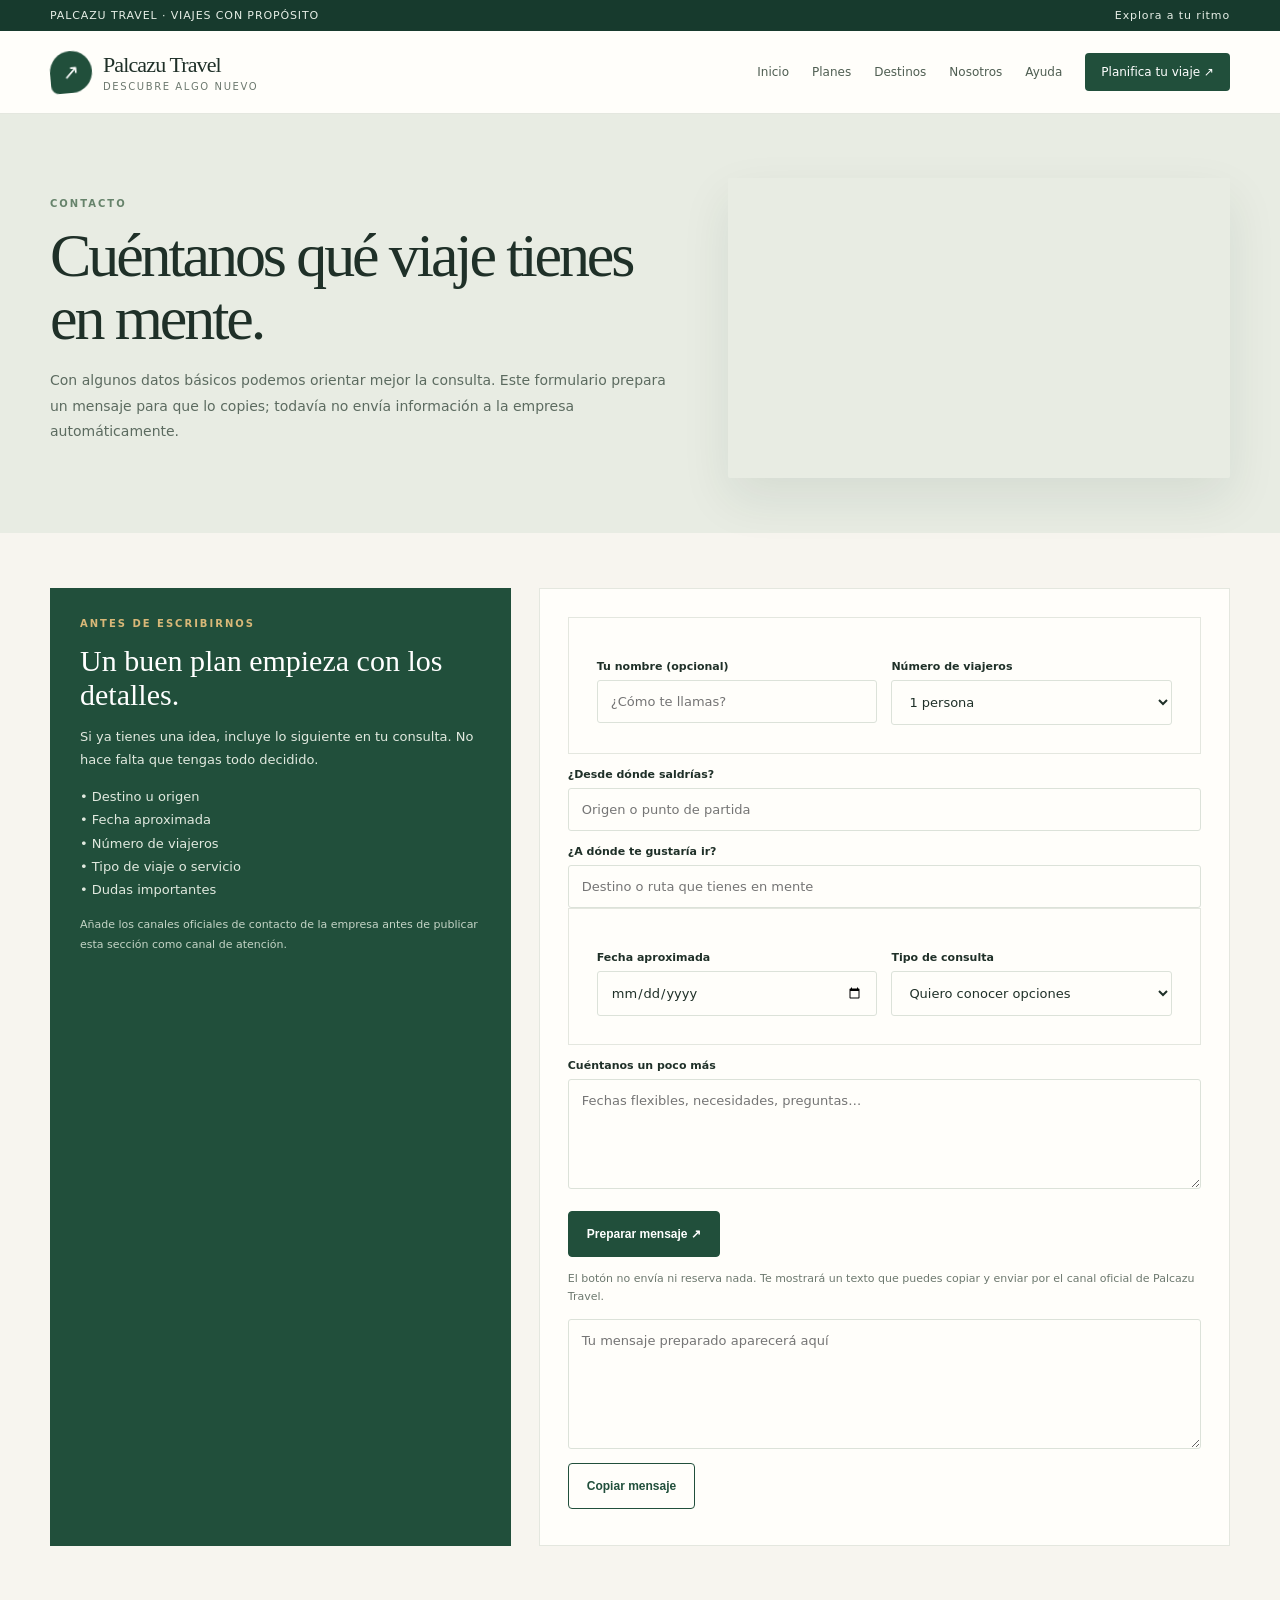
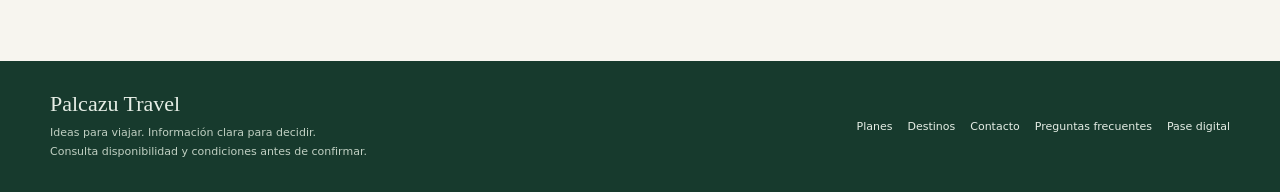
==== contacto.html @ 33143a53 "Add files via upload" ====
<!doctype html><html lang="es"><head><meta charset="utf-8"><meta name="viewport" content="width=device-width,initial-scale=1"><meta name="theme-color" content="#214f3b"><meta name="description" content="Conoce Palcazu Travel, explora ideas de viaje y consulta planes, destinos y tarifas."><title>Contacto y consultas | Palcazu Travel</title><style>
:root{--forest:#214f3b;--forest2:#173a2d;--leaf:#66836b;--cream:#f7f5ef;--paper:#fffefa;--ink:#1f3028;--muted:#6d796f;--line:#e4e7df;--gold:#d9b878;--shadow:0 20px 50px rgba(26,55,39,.09)}
*{box-sizing:border-box}html{scroll-behavior:smooth}body{margin:0;background:var(--cream);color:var(--ink);font-family:Inter,ui-sans-serif,system-ui,-apple-system,"Segoe UI",sans-serif}a{color:inherit} .shell{width:min(1180px,calc(100% - 40px));margin:auto}
.topline{background:var(--forest2);color:#e6eee6;font-size:11px;letter-spacing:.08em;padding:9px 0}.topline .shell{display:flex;justify-content:space-between;gap:12px}
header{background:rgba(255,254,250,.96);border-bottom:1px solid var(--line);position:sticky;top:0;z-index:10;backdrop-filter:blur(12px)}.head{min-height:82px;display:flex;align-items:center;justify-content:space-between;gap:24px}.brand{display:flex;align-items:center;gap:11px;text-decoration:none}.brandmark{width:42px;height:42px;border-radius:50% 50% 50% 8px;background:var(--forest);color:white;display:grid;place-items:center;font-size:20px;transform:rotate(-5deg)}.brandtext{font-family:Georgia,serif;font-size:22px;letter-spacing:-.04em}.brandtext small{display:block;font:10px Inter,system-ui,sans-serif;color:var(--muted);letter-spacing:.16em;text-transform:uppercase;margin-top:3px}.nav{display:flex;align-items:center;gap:23px}.nav a{font-size:12px;text-decoration:none;color:#4f5e52;transition:.2s}.nav a:hover,.nav a.active{color:var(--forest);font-weight:800}.nav .cta{background:var(--forest);color:white;padding:12px 16px;border-radius:4px}.nav .cta:hover{background:var(--forest2);color:white}
.hero{position:relative;min-height:480px;display:flex;align-items:center;color:white;background:linear-gradient(90deg,rgba(17,42,31,.82),rgba(17,42,31,.38) 58%,rgba(17,42,31,.08)),url('https://images.unsplash.com/photo-1470770841072-f978cf4d019e?auto=format&fit=crop&w=2000&q=85') center 55%/cover no-repeat}.hero .shell{padding:75px 0}.eyebrow{font-size:10px;font-weight:800;letter-spacing:.2em;text-transform:uppercase;color:var(--leaf);margin-bottom:15px}.hero .eyebrow{color:#e2c88f}.hero h1{font:clamp(42px,6vw,76px)/.99 Georgia,serif;letter-spacing:-.055em;max-width:720px;margin:0 0 22px}.hero p{max-width:510px;font-size:15px;line-height:1.8;color:#edf1ec;margin:0 0 28px}.actions{display:flex;gap:11px;flex-wrap:wrap}.btn{display:inline-flex;align-items:center;justify-content:center;min-height:46px;padding:0 18px;background:var(--forest);color:#fff;text-decoration:none;border:1px solid var(--forest);font-size:12px;font-weight:800;border-radius:4px;cursor:pointer;transition:.2s}.btn:hover{transform:translateY(-2px);background:var(--forest2)}.btn.light{background:#fffefa;color:var(--forest);border-color:#fffefa}.btn.ghost{background:transparent;border-color:rgba(255,255,255,.65);color:white}
.intro{padding:76px 0 30px}.intro-grid{display:grid;grid-template-columns:.85fr 1.15fr;gap:55px;align-items:start}.intro h2,.section-title{font:clamp(32px,4vw,49px)/1.08 Georgia,serif;letter-spacing:-.04em;margin:0}.intro p,.lead{font-size:14px;line-height:1.85;color:var(--muted);margin:4px 0 0}.section{padding:55px 0}.section-head{display:flex;justify-content:space-between;align-items:end;gap:24px;margin-bottom:25px}.section-head p{max-width:470px;font-size:13px;line-height:1.7;color:var(--muted);margin:0}.cards{display:grid;grid-template-columns:repeat(3,1fr);gap:17px}.card{background:var(--paper);border:1px solid var(--line);box-shadow:0 8px 24px rgba(26,55,39,.025);overflow:hidden}.card-img{height:205px;background-position:center;background-size:cover}.card-body{padding:22px}.card .num{font-size:10px;letter-spacing:.16em;color:var(--leaf);font-weight:800}.card h3{font:26px/1.1 Georgia,serif;letter-spacing:-.03em;margin:11px 0}.card p{font-size:12px;line-height:1.8;color:var(--muted);margin:0 0 18px}.text-link{font-size:12px;font-weight:800;color:var(--forest);text-decoration:none;border-bottom:1px solid #b8c8b9;padding-bottom:4px}.band{background:#e8ece3;padding:38px}.band-grid{display:grid;grid-template-columns:1fr auto;gap:25px;align-items:center}.band h2{font:32px Georgia,serif;margin:0 0 9px}.band p{font-size:13px;line-height:1.7;color:#59685c;max-width:650px;margin:0}.page-hero{padding:64px 0 55px;background:#e8ece3}.page-hero .shell{display:grid;grid-template-columns:1fr .8fr;gap:50px;align-items:center}.page-hero h1{font:clamp(38px,5vw,62px)/1.02 Georgia,serif;letter-spacing:-.05em;margin:0 0 18px}.page-hero p{font-size:14px;line-height:1.8;color:#5c6b60;max-width:620px}.page-photo{height:300px;background:center/cover;border-radius:2px;box-shadow:var(--shadow)}.price{font:24px Georgia,serif;color:var(--forest);margin:15px 0 6px}.tag{display:inline-block;font-size:9px;letter-spacing:.14em;text-transform:uppercase;color:var(--forest);background:#edf1e9;padding:7px 9px;font-weight:800}.feature-list{display:grid;grid-template-columns:repeat(3,1fr);gap:1px;background:var(--line);border:1px solid var(--line)}.feature{background:var(--paper);padding:25px}.feature strong{font:21px Georgia,serif;display:block;margin-bottom:9px}.feature p{font-size:12px;color:var(--muted);line-height:1.75;margin:0}.faq{border-top:1px solid var(--line);padding:21px 0}.faq h3{font:22px Georgia,serif;margin:0 0 8px}.faq p{font-size:13px;line-height:1.8;color:var(--muted);margin:0}.contact-grid{display:grid;grid-template-columns:.8fr 1.2fr;gap:28px}.contact-note{background:var(--forest);color:white;padding:30px}.contact-note h2{font:30px Georgia,serif;margin:0 0 12px}.contact-note p{font-size:13px;line-height:1.8;color:#e1e9df}.form{background:var(--paper);border:1px solid var(--line);padding:28px}.form label{display:block;font-size:11px;font-weight:800;margin:14px 0 7px}.form input,.form select,.form textarea{width:100%;padding:13px;border:1px solid #dce2d9;background:#fffefa;font:13px Inter,system-ui;color:var(--ink);border-radius:3px}.form textarea{min-height:110px;resize:vertical}.form .two{display:grid;grid-template-columns:1fr 1fr;gap:14px}.form-note{font-size:11px;line-height:1.6;color:var(--muted);margin:13px 0 0}.footer{background:var(--forest2);color:#e6eee6;padding:30px 0;margin-top:60px}.footer-grid{display:flex;justify-content:space-between;gap:22px;align-items:center}.footer strong{font:22px Georgia,serif}.footer p{font-size:11px;line-height:1.7;color:#c1d0c3;margin:7px 0 0}.footer-links{display:flex;gap:15px;flex-wrap:wrap}.footer-links a{font-size:11px;text-decoration:none;color:#e6eee6}.tiny{font-size:10px;color:var(--muted);line-height:1.7}
@media(max-width:850px){.head{align-items:flex-start;padding:17px 0;flex-direction:column}.nav{gap:14px;flex-wrap:wrap}.nav a{font-size:11px}.hero{min-height:430px}.intro-grid,.page-hero .shell,.contact-grid{grid-template-columns:1fr;gap:24px}.page-photo{height:230px}.cards{grid-template-columns:repeat(2,1fr)}.feature-list{grid-template-columns:1fr}.band-grid{grid-template-columns:1fr}.section-head{align-items:flex-start;flex-direction:column}.footer-grid{align-items:flex-start;flex-direction:column}}
@media(max-width:560px){.shell{width:min(100% - 28px,1180px)}.topline .shell{font-size:9px}.brandtext{font-size:20px}.nav{gap:8px 12px}.nav .cta{padding:9px 11px}.hero .shell{padding:55px 0}.hero h1{font-size:45px}.hero p{font-size:13px}.intro,.section{padding:42px 0 20px}.cards{grid-template-columns:1fr}.card-img{height:220px}.page-hero{padding:42px 0}.page-hero h1{font-size:42px}.band{padding:25px 20px}.form{padding:20px}.form .two{grid-template-columns:1fr}.footer{margin-top:40px}}
</style></head><body><div class="topline"><div class="shell"><span>PALCAZU TRAVEL · VIAJES CON PROPÓSITO</span><span>Explora a tu ritmo</span></div></div><header><div class="shell head"><a class="brand" href="index.html"><span class="brandmark">↗</span><span class="brandtext">Palcazu Travel<small>Descubre algo nuevo</small></span></a><nav class="nav"><a href="index.html">Inicio</a><a href="planes.html">Planes</a><a href="destinos.html">Destinos</a><a href="nosotros.html">Nosotros</a><a href="preguntas.html">Ayuda</a><a class="cta" href="contacto.html">Planifica tu viaje ↗</a></nav></div></header><main><section class="page-hero"><div class="shell"><div><div class="eyebrow">Contacto</div><h1>Cuéntanos qué viaje tienes en mente.</h1><p>Con algunos datos básicos podemos orientar mejor la consulta. Este formulario prepara un mensaje para que lo copies; todavía no envía información a la empresa automáticamente.</p></div><div class="page-photo" style="background-image:url('https://images.unsplash.com/photo-1523906834658-6e24ef2386f9?auto=format&fit=crop&w=1200&q=85')"></div></div></section><section class="section"><div class="shell contact-grid"><aside class="contact-note"><div class="eyebrow" style="color:#d9b878">Antes de escribirnos</div><h2>Un buen plan empieza con los detalles.</h2><p>Si ya tienes una idea, incluye lo siguiente en tu consulta. No hace falta que tengas todo decidido.</p><p>• Destino u origen<br>• Fecha aproximada<br>• Número de viajeros<br>• Tipo de viaje o servicio<br>• Dudas importantes</p><p style="font-size:11px;color:#c4d4c6">Añade los canales oficiales de contacto de la empresa antes de publicar esta sección como canal de atención.</p></aside><form class="form" id="inquiryForm"><div class="form two"><div><label for="name">Tu nombre (opcional)</label><input id="name" placeholder="¿Cómo te llamas?"></div><div><label for="people">Número de viajeros</label><select id="people"><option>1 persona</option><option>2 personas</option><option>3–5 personas</option><option>6 o más personas</option></select></div></div><label for="origin">¿Desde dónde saldrías?</label><input id="origin" placeholder="Origen o punto de partida"><label for="destination">¿A dónde te gustaría ir?</label><input id="destination" placeholder="Destino o ruta que tienes en mente"><div class="form two"><div><label for="date">Fecha aproximada</label><input id="date" type="date"></div><div><label for="type">Tipo de consulta</label><select id="type"><option>Quiero conocer opciones</option><option>Viaje en grupo</option><option>Consulta de ruta</option><option>Otra consulta</option></select></div></div><label for="details">Cuéntanos un poco más</label><textarea id="details" placeholder="Fechas flexibles, necesidades, preguntas…"></textarea><button class="btn" type="submit" style="margin-top:18px">Preparar mensaje ↗</button><p class="form-note">El botón no envía ni reserva nada. Te mostrará un texto que puedes copiar y enviar por el canal oficial de Palcazu Travel.</p><textarea id="messageOutput" aria-label="Mensaje preparado" placeholder="Tu mensaje preparado aparecerá aquí" readonly style="margin-top:14px;min-height:130px"></textarea><button class="btn" id="copyMessage" type="button" style="margin-top:10px;background:transparent;color:var(--forest)">Copiar mensaje</button><div id="formStatus" class="tiny" aria-live="polite" style="margin-top:8px"></div></form></div></section><script>const form=document.getElementById('inquiryForm');form.addEventListener('submit',e=>{e.preventDefault();const v=id=>document.getElementById(id).value.trim()||'Por definir';document.getElementById('messageOutput').value='Hola, Palcazu Travel. Quisiera consultar un viaje.\nNombre: '+v('name')+'\nOrigen: '+v('origin')+'\nDestino: '+v('destination')+'\nFecha: '+v('date')+'\nViajeros: '+v('people')+'\nConsulta: '+v('type')+'\nDetalles: '+v('details');document.getElementById('formStatus').textContent='Mensaje preparado. Cópialo y envíalo por un canal oficial.'});document.getElementById('copyMessage').addEventListener('click',async()=>{const out=document.getElementById('messageOutput');if(!out.value){document.getElementById('formStatus').textContent='Primero pulsa “Preparar mensaje”.';return}try{await navigator.clipboard.writeText(out.value);document.getElementById('formStatus').textContent='Mensaje copiado.'}catch(e){out.select();document.execCommand('copy');document.getElementById('formStatus').textContent='Selecciona y copia el mensaje.'}});</script></main><footer class="footer"><div class="shell footer-grid"><div><strong>Palcazu Travel</strong><p>Ideas para viajar. Información clara para decidir.<br>Consulta disponibilidad y condiciones antes de confirmar.</p></div><div class="footer-links"><a href="planes.html">Planes</a><a href="destinos.html">Destinos</a><a href="contacto.html">Contacto</a><a href="preguntas.html">Preguntas frecuentes</a><a href="index.html#crear">Pase digital</a></div></div></footer></body></html>
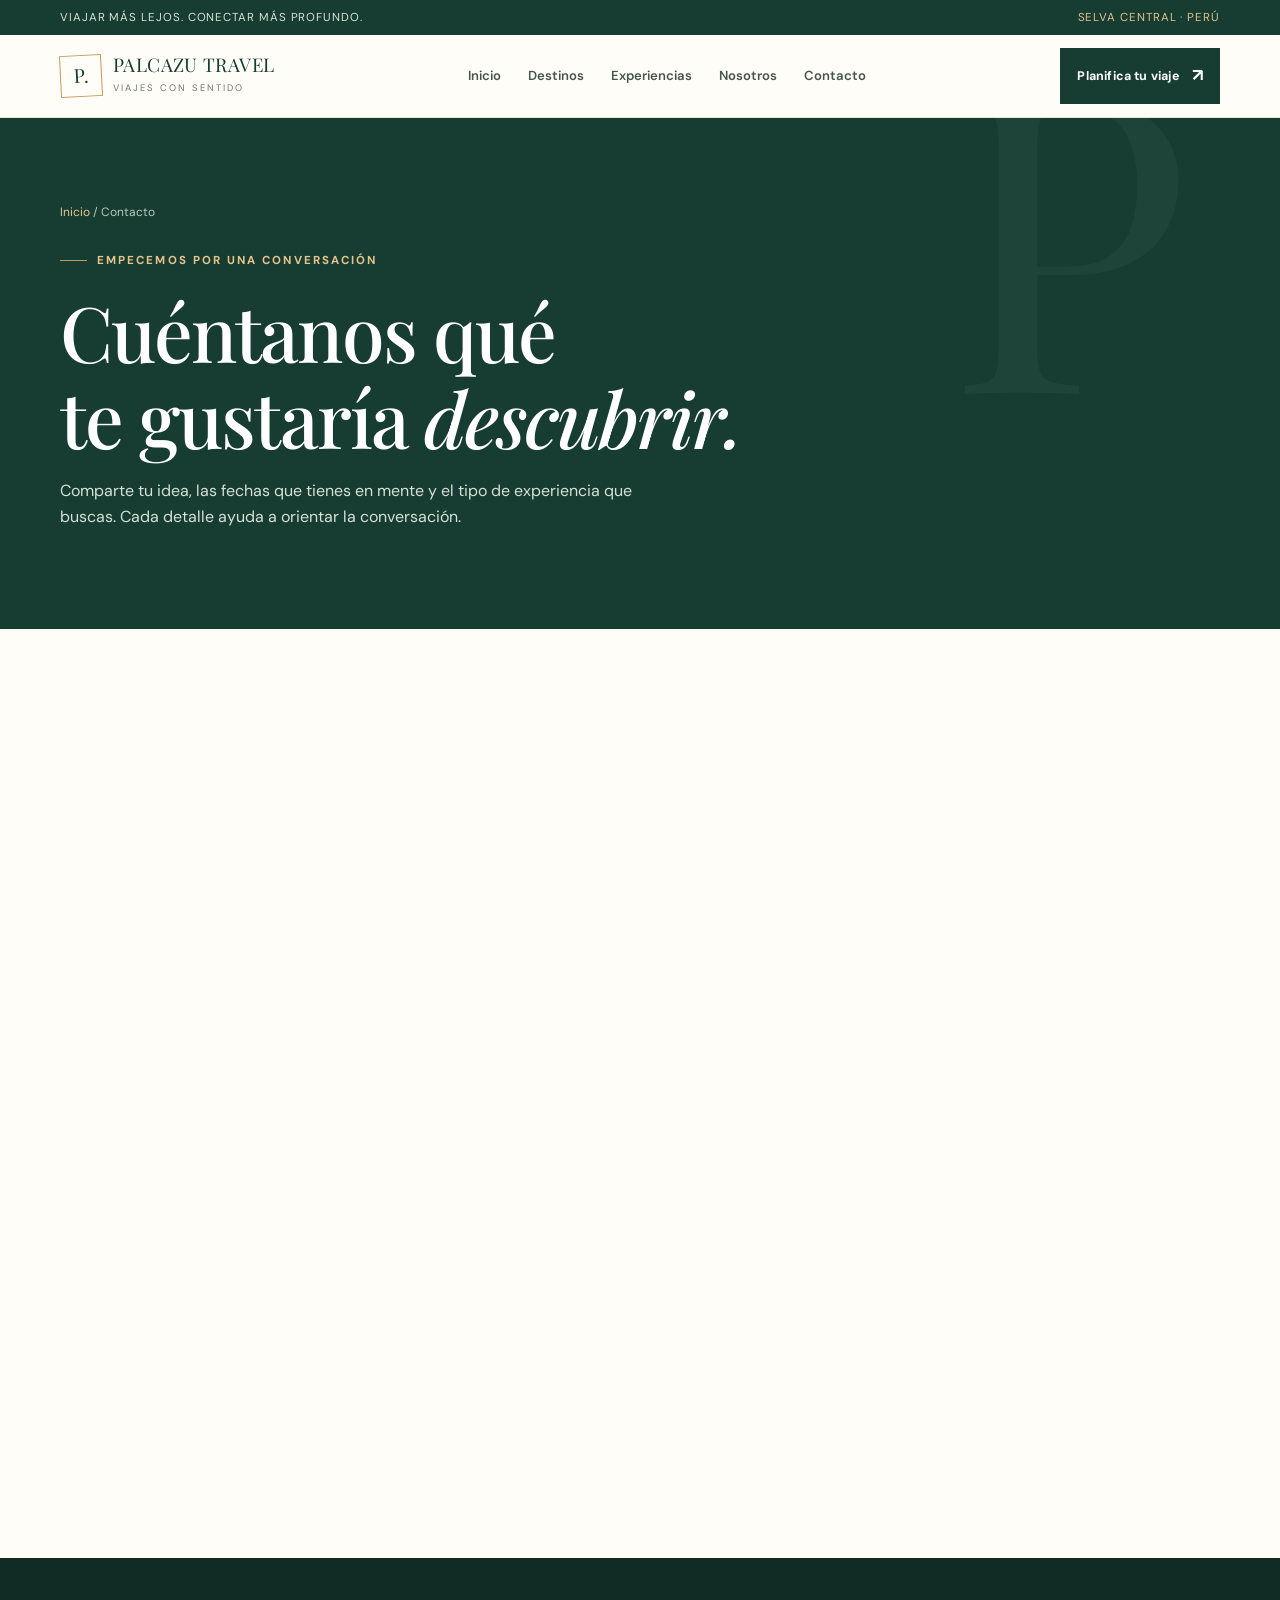
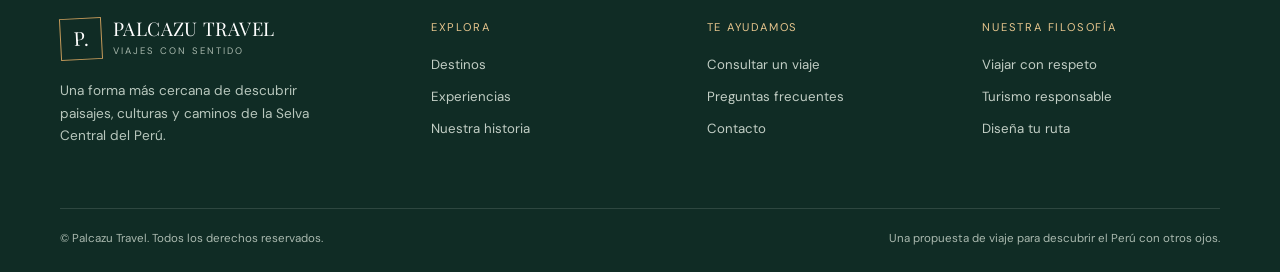
==== commit 3fe7b0a5: "Add files via upload" ====
--- a/contacto.html
+++ b/contacto.html
@@ -1,10 +1 @@
-<!doctype html><html lang="es"><head><meta charset="utf-8"><meta name="viewport" content="width=device-width,initial-scale=1"><meta name="theme-color" content="#214f3b"><meta name="description" content="Conoce Palcazu Travel, explora ideas de viaje y consulta planes, destinos y tarifas."><title>Contacto y consultas | Palcazu Travel</title><style>
-:root{--forest:#214f3b;--forest2:#173a2d;--leaf:#66836b;--cream:#f7f5ef;--paper:#fffefa;--ink:#1f3028;--muted:#6d796f;--line:#e4e7df;--gold:#d9b878;--shadow:0 20px 50px rgba(26,55,39,.09)}
-*{box-sizing:border-box}html{scroll-behavior:smooth}body{margin:0;background:var(--cream);color:var(--ink);font-family:Inter,ui-sans-serif,system-ui,-apple-system,"Segoe UI",sans-serif}a{color:inherit} .shell{width:min(1180px,calc(100% - 40px));margin:auto}
-.topline{background:var(--forest2);color:#e6eee6;font-size:11px;letter-spacing:.08em;padding:9px 0}.topline .shell{display:flex;justify-content:space-between;gap:12px}
-header{background:rgba(255,254,250,.96);border-bottom:1px solid var(--line);position:sticky;top:0;z-index:10;backdrop-filter:blur(12px)}.head{min-height:82px;display:flex;align-items:center;justify-content:space-between;gap:24px}.brand{display:flex;align-items:center;gap:11px;text-decoration:none}.brandmark{width:42px;height:42px;border-radius:50% 50% 50% 8px;background:var(--forest);color:white;display:grid;place-items:center;font-size:20px;transform:rotate(-5deg)}.brandtext{font-family:Georgia,serif;font-size:22px;letter-spacing:-.04em}.brandtext small{display:block;font:10px Inter,system-ui,sans-serif;color:var(--muted);letter-spacing:.16em;text-transform:uppercase;margin-top:3px}.nav{display:flex;align-items:center;gap:23px}.nav a{font-size:12px;text-decoration:none;color:#4f5e52;transition:.2s}.nav a:hover,.nav a.active{color:var(--forest);font-weight:800}.nav .cta{background:var(--forest);color:white;padding:12px 16px;border-radius:4px}.nav .cta:hover{background:var(--forest2);color:white}
-.hero{position:relative;min-height:480px;display:flex;align-items:center;color:white;background:linear-gradient(90deg,rgba(17,42,31,.82),rgba(17,42,31,.38) 58%,rgba(17,42,31,.08)),url('https://images.unsplash.com/photo-1470770841072-f978cf4d019e?auto=format&fit=crop&w=2000&q=85') center 55%/cover no-repeat}.hero .shell{padding:75px 0}.eyebrow{font-size:10px;font-weight:800;letter-spacing:.2em;text-transform:uppercase;color:var(--leaf);margin-bottom:15px}.hero .eyebrow{color:#e2c88f}.hero h1{font:clamp(42px,6vw,76px)/.99 Georgia,serif;letter-spacing:-.055em;max-width:720px;margin:0 0 22px}.hero p{max-width:510px;font-size:15px;line-height:1.8;color:#edf1ec;margin:0 0 28px}.actions{display:flex;gap:11px;flex-wrap:wrap}.btn{display:inline-flex;align-items:center;justify-content:center;min-height:46px;padding:0 18px;background:var(--forest);color:#fff;text-decoration:none;border:1px solid var(--forest);font-size:12px;font-weight:800;border-radius:4px;cursor:pointer;transition:.2s}.btn:hover{transform:translateY(-2px);background:var(--forest2)}.btn.light{background:#fffefa;color:var(--forest);border-color:#fffefa}.btn.ghost{background:transparent;border-color:rgba(255,255,255,.65);color:white}
-.intro{padding:76px 0 30px}.intro-grid{display:grid;grid-template-columns:.85fr 1.15fr;gap:55px;align-items:start}.intro h2,.section-title{font:clamp(32px,4vw,49px)/1.08 Georgia,serif;letter-spacing:-.04em;margin:0}.intro p,.lead{font-size:14px;line-height:1.85;color:var(--muted);margin:4px 0 0}.section{padding:55px 0}.section-head{display:flex;justify-content:space-between;align-items:end;gap:24px;margin-bottom:25px}.section-head p{max-width:470px;font-size:13px;line-height:1.7;color:var(--muted);margin:0}.cards{display:grid;grid-template-columns:repeat(3,1fr);gap:17px}.card{background:var(--paper);border:1px solid var(--line);box-shadow:0 8px 24px rgba(26,55,39,.025);overflow:hidden}.card-img{height:205px;background-position:center;background-size:cover}.card-body{padding:22px}.card .num{font-size:10px;letter-spacing:.16em;color:var(--leaf);font-weight:800}.card h3{font:26px/1.1 Georgia,serif;letter-spacing:-.03em;margin:11px 0}.card p{font-size:12px;line-height:1.8;color:var(--muted);margin:0 0 18px}.text-link{font-size:12px;font-weight:800;color:var(--forest);text-decoration:none;border-bottom:1px solid #b8c8b9;padding-bottom:4px}.band{background:#e8ece3;padding:38px}.band-grid{display:grid;grid-template-columns:1fr auto;gap:25px;align-items:center}.band h2{font:32px Georgia,serif;margin:0 0 9px}.band p{font-size:13px;line-height:1.7;color:#59685c;max-width:650px;margin:0}.page-hero{padding:64px 0 55px;background:#e8ece3}.page-hero .shell{display:grid;grid-template-columns:1fr .8fr;gap:50px;align-items:center}.page-hero h1{font:clamp(38px,5vw,62px)/1.02 Georgia,serif;letter-spacing:-.05em;margin:0 0 18px}.page-hero p{font-size:14px;line-height:1.8;color:#5c6b60;max-width:620px}.page-photo{height:300px;background:center/cover;border-radius:2px;box-shadow:var(--shadow)}.price{font:24px Georgia,serif;color:var(--forest);margin:15px 0 6px}.tag{display:inline-block;font-size:9px;letter-spacing:.14em;text-transform:uppercase;color:var(--forest);background:#edf1e9;padding:7px 9px;font-weight:800}.feature-list{display:grid;grid-template-columns:repeat(3,1fr);gap:1px;background:var(--line);border:1px solid var(--line)}.feature{background:var(--paper);padding:25px}.feature strong{font:21px Georgia,serif;display:block;margin-bottom:9px}.feature p{font-size:12px;color:var(--muted);line-height:1.75;margin:0}.faq{border-top:1px solid var(--line);padding:21px 0}.faq h3{font:22px Georgia,serif;margin:0 0 8px}.faq p{font-size:13px;line-height:1.8;color:var(--muted);margin:0}.contact-grid{display:grid;grid-template-columns:.8fr 1.2fr;gap:28px}.contact-note{background:var(--forest);color:white;padding:30px}.contact-note h2{font:30px Georgia,serif;margin:0 0 12px}.contact-note p{font-size:13px;line-height:1.8;color:#e1e9df}.form{background:var(--paper);border:1px solid var(--line);padding:28px}.form label{display:block;font-size:11px;font-weight:800;margin:14px 0 7px}.form input,.form select,.form textarea{width:100%;padding:13px;border:1px solid #dce2d9;background:#fffefa;font:13px Inter,system-ui;color:var(--ink);border-radius:3px}.form textarea{min-height:110px;resize:vertical}.form .two{display:grid;grid-template-columns:1fr 1fr;gap:14px}.form-note{font-size:11px;line-height:1.6;color:var(--muted);margin:13px 0 0}.footer{background:var(--forest2);color:#e6eee6;padding:30px 0;margin-top:60px}.footer-grid{display:flex;justify-content:space-between;gap:22px;align-items:center}.footer strong{font:22px Georgia,serif}.footer p{font-size:11px;line-height:1.7;color:#c1d0c3;margin:7px 0 0}.footer-links{display:flex;gap:15px;flex-wrap:wrap}.footer-links a{font-size:11px;text-decoration:none;color:#e6eee6}.tiny{font-size:10px;color:var(--muted);line-height:1.7}
-@media(max-width:850px){.head{align-items:flex-start;padding:17px 0;flex-direction:column}.nav{gap:14px;flex-wrap:wrap}.nav a{font-size:11px}.hero{min-height:430px}.intro-grid,.page-hero .shell,.contact-grid{grid-template-columns:1fr;gap:24px}.page-photo{height:230px}.cards{grid-template-columns:repeat(2,1fr)}.feature-list{grid-template-columns:1fr}.band-grid{grid-template-columns:1fr}.section-head{align-items:flex-start;flex-direction:column}.footer-grid{align-items:flex-start;flex-direction:column}}
-@media(max-width:560px){.shell{width:min(100% - 28px,1180px)}.topline .shell{font-size:9px}.brandtext{font-size:20px}.nav{gap:8px 12px}.nav .cta{padding:9px 11px}.hero .shell{padding:55px 0}.hero h1{font-size:45px}.hero p{font-size:13px}.intro,.section{padding:42px 0 20px}.cards{grid-template-columns:1fr}.card-img{height:220px}.page-hero{padding:42px 0}.page-hero h1{font-size:42px}.band{padding:25px 20px}.form{padding:20px}.form .two{grid-template-columns:1fr}.footer{margin-top:40px}}
-</style></head><body><div class="topline"><div class="shell"><span>PALCAZU TRAVEL · VIAJES CON PROPÓSITO</span><span>Explora a tu ritmo</span></div></div><header><div class="shell head"><a class="brand" href="index.html"><span class="brandmark">↗</span><span class="brandtext">Palcazu Travel<small>Descubre algo nuevo</small></span></a><nav class="nav"><a href="index.html">Inicio</a><a href="planes.html">Planes</a><a href="destinos.html">Destinos</a><a href="nosotros.html">Nosotros</a><a href="preguntas.html">Ayuda</a><a class="cta" href="contacto.html">Planifica tu viaje ↗</a></nav></div></header><main><section class="page-hero"><div class="shell"><div><div class="eyebrow">Contacto</div><h1>Cuéntanos qué viaje tienes en mente.</h1><p>Con algunos datos básicos podemos orientar mejor la consulta. Este formulario prepara un mensaje para que lo copies; todavía no envía información a la empresa automáticamente.</p></div><div class="page-photo" style="background-image:url('https://images.unsplash.com/photo-1523906834658-6e24ef2386f9?auto=format&fit=crop&w=1200&q=85')"></div></div></section><section class="section"><div class="shell contact-grid"><aside class="contact-note"><div class="eyebrow" style="color:#d9b878">Antes de escribirnos</div><h2>Un buen plan empieza con los detalles.</h2><p>Si ya tienes una idea, incluye lo siguiente en tu consulta. No hace falta que tengas todo decidido.</p><p>• Destino u origen<br>• Fecha aproximada<br>• Número de viajeros<br>• Tipo de viaje o servicio<br>• Dudas importantes</p><p style="font-size:11px;color:#c4d4c6">Añade los canales oficiales de contacto de la empresa antes de publicar esta sección como canal de atención.</p></aside><form class="form" id="inquiryForm"><div class="form two"><div><label for="name">Tu nombre (opcional)</label><input id="name" placeholder="¿Cómo te llamas?"></div><div><label for="people">Número de viajeros</label><select id="people"><option>1 persona</option><option>2 personas</option><option>3–5 personas</option><option>6 o más personas</option></select></div></div><label for="origin">¿Desde dónde saldrías?</label><input id="origin" placeholder="Origen o punto de partida"><label for="destination">¿A dónde te gustaría ir?</label><input id="destination" placeholder="Destino o ruta que tienes en mente"><div class="form two"><div><label for="date">Fecha aproximada</label><input id="date" type="date"></div><div><label for="type">Tipo de consulta</label><select id="type"><option>Quiero conocer opciones</option><option>Viaje en grupo</option><option>Consulta de ruta</option><option>Otra consulta</option></select></div></div><label for="details">Cuéntanos un poco más</label><textarea id="details" placeholder="Fechas flexibles, necesidades, preguntas…"></textarea><button class="btn" type="submit" style="margin-top:18px">Preparar mensaje ↗</button><p class="form-note">El botón no envía ni reserva nada. Te mostrará un texto que puedes copiar y enviar por el canal oficial de Palcazu Travel.</p><textarea id="messageOutput" aria-label="Mensaje preparado" placeholder="Tu mensaje preparado aparecerá aquí" readonly style="margin-top:14px;min-height:130px"></textarea><button class="btn" id="copyMessage" type="button" style="margin-top:10px;background:transparent;color:var(--forest)">Copiar mensaje</button><div id="formStatus" class="tiny" aria-live="polite" style="margin-top:8px"></div></form></div></section><script>const form=document.getElementById('inquiryForm');form.addEventListener('submit',e=>{e.preventDefault();const v=id=>document.getElementById(id).value.trim()||'Por definir';document.getElementById('messageOutput').value='Hola, Palcazu Travel. Quisiera consultar un viaje.\nNombre: '+v('name')+'\nOrigen: '+v('origin')+'\nDestino: '+v('destination')+'\nFecha: '+v('date')+'\nViajeros: '+v('people')+'\nConsulta: '+v('type')+'\nDetalles: '+v('details');document.getElementById('formStatus').textContent='Mensaje preparado. Cópialo y envíalo por un canal oficial.'});document.getElementById('copyMessage').addEventListener('click',async()=>{const out=document.getElementById('messageOutput');if(!out.value){document.getElementById('formStatus').textContent='Primero pulsa “Preparar mensaje”.';return}try{await navigator.clipboard.writeText(out.value);document.getElementById('formStatus').textContent='Mensaje copiado.'}catch(e){out.select();document.execCommand('copy');document.getElementById('formStatus').textContent='Selecciona y copia el mensaje.'}});</script></main><footer class="footer"><div class="shell footer-grid"><div><strong>Palcazu Travel</strong><p>Ideas para viajar. Información clara para decidir.<br>Consulta disponibilidad y condiciones antes de confirmar.</p></div><div class="footer-links"><a href="planes.html">Planes</a><a href="destinos.html">Destinos</a><a href="contacto.html">Contacto</a><a href="preguntas.html">Preguntas frecuentes</a><a href="index.html#crear">Pase digital</a></div></div></footer></body></html>+<!doctype html><html lang="es"><head><meta charset="utf-8"><meta name="viewport" content="width=device-width, initial-scale=1"><meta name="description" content="Contacta con Palcazu Travel para conversar sobre ideas de viaje, rutas y experiencias personalizadas."><meta name="theme-color" content="#173d32"><title>Contacto | Palcazu Travel</title><link rel="stylesheet" href="styles.css"></head><body><div class="topbar"><div class="container topbar-inner"><span>VIAJAR MÁS LEJOS. CONECTAR MÁS PROFUNDO.</span><span>SELVA CENTRAL · PERÚ</span></div></div><header class="site-header"><div class="container nav"><a class="brand" href="index.html" aria-label="Palcazu Travel, inicio"><span class="brand-mark">P.</span><span><span class="brand-name">PALCAZU TRAVEL</span><span class="brand-sub">Viajes con sentido</span></span></a><nav class="nav-links" aria-label="Navegación principal"><a href="index.html">Inicio</a><a href="destinos.html">Destinos</a><a href="experiencias.html">Experiencias</a><a href="nosotros.html">Nosotros</a><a href="contacto.html">Contacto</a></nav><a class="btn nav-cta" href="contacto.html">Planifica tu viaje <span class="arrow">↗</span></a><button class="menu-toggle" aria-label="Abrir menú" aria-expanded="false">☰</button></div></header><main><section class="page-hero"><div class="container"><div class="breadcrumb"><a href="index.html">Inicio</a> / Contacto</div><span class="eyebrow">Empecemos por una conversación</span><h1>Cuéntanos qué<br>te gustaría <em>descubrir.</em></h1><p>Comparte tu idea, las fechas que tienes en mente y el tipo de experiencia que buscas. Cada detalle ayuda a orientar la conversación.</p></div></section><section class="section"><div class="container contact-grid"><aside class="contact-info reveal"><span class="eyebrow" style="color:#e6c58d">Hablemos de tu viaje</span><h2>Una idea hoy.<br>Un camino mañana.</h2><p>Usa el formulario para preparar una consulta desde tu aplicación de correo. Antes de publicar el sitio, puedes añadir aquí los canales oficiales de la empresa.</p><div class="contact-item"><strong>Zona de interés</strong><span>Selva Central · Perú</span></div><div class="contact-item"><strong>Qué puedes consultar</strong><span>Destinos, rutas, fechas y experiencias</span></div><div class="contact-item"><strong>Importante</strong><span>La solicitud no confirma una reserva.</span></div></aside><div class="form-card reveal"><span class="eyebrow">Formulario de consulta</span><h2 style="font-size:2.4rem;margin-top:15px">Diseñemos tu viaje.</h2><p>Completa los datos y se preparará un mensaje en tu aplicación de correo.</p><form data-contact-form><div class="form-grid"><div class="field"><label for="nombre">Tu nombre *</label><input id="nombre" name="nombre" autocomplete="name" required placeholder="¿Cómo te llamas?"></div><div class="field"><label for="correo">Tu correo *</label><input id="correo" name="correo" type="email" autocomplete="email" required placeholder="tucorreo@ejemplo.com"></div><div class="field"><label for="interes">¿Qué te interesa?</label><select id="interes" name="interes"><option value="">Elige una opción</option><option>Naturaleza</option><option>Aventura</option><option>Cultura local</option><option>Viaje personalizado</option><option>Otra consulta</option></select></div><div class="field"><label for="asunto">Asunto</label><input id="asunto" name="asunto" placeholder="Consulta de viaje"></div><div class="field full"><label for="mensaje">Cuéntanos tu idea *</label><textarea id="mensaje" name="mensaje" required placeholder="Fechas aproximadas, número de viajeros, destinos que te interesan..."></textarea></div><div class="field full"><button class="btn" type="submit">Preparar mi consulta <span class="arrow">↗</span></button><p class="form-note" id="form-status" aria-live="polite">No se envía información a un servidor. Tu aplicación de correo se abrirá para que revises y envíes el mensaje.</p></div></div></form></div></div></section></main><footer class="site-footer"><div class="container"><div class="footer-grid"><div class="footer-brand"><a class="brand" href="index.html"><span class="brand-mark" style="color:#fff;border-color:#c49a5a">P.</span><span><span class="brand-name">PALCAZU TRAVEL</span><span class="brand-sub">Viajes con sentido</span></span></a><p>Una forma más cercana de descubrir paisajes, culturas y caminos de la Selva Central del Perú.</p></div><div><div class="footer-title">Explora</div><div class="footer-links"><a href="destinos.html">Destinos</a><a href="experiencias.html">Experiencias</a><a href="nosotros.html">Nuestra historia</a></div></div><div><div class="footer-title">Te ayudamos</div><div class="footer-links"><a href="contacto.html">Consultar un viaje</a><a href="preguntas.html">Preguntas frecuentes</a><a href="contacto.html">Contacto</a></div></div><div><div class="footer-title">Nuestra filosofía</div><div class="footer-links"><a href="nosotros.html#filosofia">Viajar con respeto</a><a href="nosotros.html#compromiso">Turismo responsable</a><a href="contacto.html">Diseña tu ruta</a></div></div></div><div class="footer-bottom"><p>© <span data-year></span> Palcazu Travel. Todos los derechos reservados.</p><p>Una propuesta de viaje para descubrir el Perú con otros ojos.</p></div></div></footer><script src="script.js"></script></body></html>
--- a/styles.css
+++ b/styles.css
@@ -0,0 +1,5 @@
+@import url('https://fonts.googleapis.com/css2?family=DM+Sans:wght@400;500;600;700&family=Playfair+Display:wght@500;600;700&display=swap');
+:root{--forest:#173d32;--forest2:#214d3f;--cream:#f6f3eb;--paper:#fffdf8;--ink:#1b2923;--muted:#6e7971;--gold:#c49a5a;--line:#dedfd5;--white:#fff;--shadow:0 18px 50px #173d3212;--serif:'Playfair Display',Georgia,serif;--sans:'DM Sans',Arial,sans-serif}*{box-sizing:border-box}html{scroll-behavior:smooth}body{margin:0;background:var(--paper);color:var(--ink);font-family:var(--sans);line-height:1.65}a{color:inherit;text-decoration:none}img{display:block;max-width:100%}button,input,textarea,select{font:inherit}.container{width:min(1160px,calc(100% - 44px));margin:auto}.eyebrow{display:inline-flex;align-items:center;gap:10px;color:var(--forest2);font-size:.72rem;font-weight:700;letter-spacing:.18em;text-transform:uppercase}.eyebrow:before{content:'';width:27px;height:1px;background:var(--gold)}h1,h2,h3{font-family:var(--serif);font-weight:500;line-height:1.12;letter-spacing:-.025em;margin:0 0 18px}h1{font-size:clamp(3rem,7vw,6.1rem)}h2{font-size:clamp(2.2rem,4.5vw,3.8rem)}h3{font-size:1.55rem}p{margin:0 0 18px;color:var(--muted)}.section{padding:100px 0}.section-sm{padding:68px 0}.section-head{max-width:700px;margin-bottom:42px}.section-head p{max-width:570px;font-size:1.03rem}.btn{display:inline-flex;align-items:center;justify-content:center;gap:12px;padding:14px 21px;border:1px solid transparent;background:var(--forest);color:white;font-size:.85rem;font-weight:700;letter-spacing:.015em;transition:transform .25s,background .25s,border .25s;cursor:pointer}.btn:hover{background:var(--forest2);transform:translateY(-2px)}.btn-light{background:var(--cream);color:var(--forest)}.btn-light:hover{background:#e8e2d3}.btn-outline{background:transparent;border-color:#ffffff90;color:white}.btn-outline:hover{background:white;color:var(--forest)}.arrow{font-size:1.1rem}.topbar{background:var(--forest);color:#d8e2d9;font-size:.72rem;letter-spacing:.08em}.topbar-inner{display:flex;justify-content:space-between;gap:20px;padding:8px 0}.topbar span:last-child{color:#e1c18d}.site-header{position:sticky;top:0;z-index:20;background:#fffdf8ed;backdrop-filter:blur(14px);border-bottom:1px solid #e5e5dc}.nav{height:82px;display:flex;align-items:center;justify-content:space-between;gap:25px}.brand{display:flex;align-items:center;gap:11px;min-width:190px}.brand-mark{display:grid;place-items:center;width:42px;height:42px;border:1px solid var(--gold);color:var(--forest);font-family:var(--serif);font-size:1.2rem;transform:rotate(-3deg)}.brand-name{display:block;font-family:var(--serif);font-size:1.18rem;line-height:1.1;color:var(--forest);letter-spacing:.02em}.brand-sub{display:block;font-size:.59rem;text-transform:uppercase;letter-spacing:.21em;color:var(--muted);margin-top:5px}.nav-links{display:flex;align-items:center;gap:27px}.nav-links a{font-size:.82rem;font-weight:600;color:#46564d;transition:color .2s}.nav-links a:hover,.nav-links a.active{color:var(--gold)}.nav-cta{white-space:nowrap;padding:12px 16px;font-size:.78rem}.menu-toggle{display:none;background:none;border:1px solid var(--line);width:44px;height:42px;color:var(--forest);font-size:1.25rem}.hero{position:relative;min-height:650px;display:flex;align-items:center;color:white;background:#183a30;overflow:hidden}.hero-bg{position:absolute;inset:0;width:100%;height:100%;object-fit:cover;object-position:center 48%;opacity:.78}.hero:after{content:'';position:absolute;inset:0;background:linear-gradient(90deg,#102e27e8 0%,#102e27a8 45%,#102e2720 100%),linear-gradient(0deg,#102e2740,transparent 55%)}.hero-content{position:relative;z-index:1;padding:95px 0 105px;max-width:760px}.hero .eyebrow{color:#e6c58d}.hero h1{margin-top:23px}.hero h1 em{font-weight:500;color:#e6c58d}.hero p{max-width:520px;color:#e0e8e1;font-size:1.05rem;margin-bottom:30px}.hero-actions{display:flex;gap:12px;flex-wrap:wrap}.hero-note{display:flex;align-items:center;gap:12px;margin-top:48px;color:#e1e7df;font-size:.76rem;letter-spacing:.04em}.hero-note:before{content:'';width:45px;height:1px;background:var(--gold)}.floating-stamp{position:absolute;right:7%;bottom:70px;z-index:2;width:135px;height:135px;border:1px solid #ffffff8a;border-radius:50%;display:grid;place-items:center;text-align:center;color:#fff;font-size:.66rem;letter-spacing:.14em;text-transform:uppercase;transform:rotate(9deg)}.floating-stamp strong{display:block;font-family:var(--serif);font-size:1.8rem;letter-spacing:0;color:#e6c58d}.intro-grid{display:grid;grid-template-columns:1fr 1fr;gap:90px;align-items:center}.intro-image-wrap{position:relative;padding:0 35px 35px 0}.intro-image{width:100%;height:500px;object-fit:cover}.image-accent{position:absolute;right:0;bottom:0;width:52%;height:42%;border:1px solid var(--gold);z-index:-1}.intro-copy p{max-width:520px}.text-link{display:inline-flex;align-items:center;gap:12px;color:var(--forest);font-size:.85rem;font-weight:700;border-bottom:1px solid var(--gold);padding-bottom:5px}.text-link span{font-size:1.2rem;transition:transform .2s}.text-link:hover span{transform:translateX(4px)}.stats{display:grid;grid-template-columns:repeat(3,1fr);gap:22px;border-top:1px solid var(--line);margin-top:36px;padding-top:27px}.stat strong{display:block;font-family:var(--serif);font-size:1.65rem;color:var(--forest);font-weight:500}.stat span{font-size:.75rem;color:var(--muted)}.soft{background:var(--cream)}.cards{display:grid;grid-template-columns:repeat(3,1fr);gap:22px}.destination-card{background:white;border:1px solid #e9e8df;transition:transform .3s,box-shadow .3s;min-width:0}.destination-card:hover{transform:translateY(-5px);box-shadow:var(--shadow)}.card-image{position:relative;height:270px;overflow:hidden;background:#d9ded5}.card-image img{width:100%;height:100%;object-fit:cover;transition:transform .6s}.destination-card:hover .card-image img{transform:scale(1.04)}.card-tag{position:absolute;top:16px;left:16px;background:#fffdf0ed;padding:7px 10px;font-size:.65rem;letter-spacing:.12em;text-transform:uppercase;color:var(--forest);font-weight:700}.card-body{padding:23px 23px 25px}.card-meta{display:flex;justify-content:space-between;gap:10px;color:var(--gold);font-size:.7rem;letter-spacing:.08em;text-transform:uppercase;margin-bottom:12px}.card-body h3{margin-bottom:10px}.card-body p{font-size:.89rem;min-height:58px}.card-foot{display:flex;justify-content:space-between;align-items:center;border-top:1px solid var(--line);padding-top:16px;margin-top:17px}.card-foot span{font-size:.76rem;color:var(--muted)}.card-foot a{font-size:1.2rem;color:var(--forest)}.experience-grid{display:grid;grid-template-columns:repeat(4,1fr);gap:15px}.experience{padding:27px 23px;border:1px solid var(--line);background:#fffdf8}.experience-num{font-family:var(--serif);font-size:1.2rem;color:var(--gold);margin-bottom:30px}.experience h3{font-size:1.3rem}.experience p{font-size:.85rem;margin-bottom:0}.quote-band{background:var(--forest);color:white;padding:70px 0}.quote-inner{display:flex;align-items:center;justify-content:space-between;gap:35px}.quote-inner blockquote{margin:0;max-width:760px;font-family:var(--serif);font-size:clamp(1.7rem,3.2vw,2.8rem);line-height:1.25}.quote-inner blockquote em{color:#e6c58d}.quote-inner .btn{flex-shrink:0}.page-hero{position:relative;background:var(--forest);color:white;padding:85px 0 80px;overflow:hidden}.page-hero:after{content:'P';position:absolute;right:7%;top:-105px;font-family:var(--serif);font-size:26rem;line-height:1;color:#ffffff08}.page-hero .container{position:relative;z-index:1}.page-hero .eyebrow{color:#e6c58d}.page-hero h1{font-size:clamp(3rem,6vw,5rem);max-width:800px;margin-top:18px}.page-hero p{color:#d7e0d8;max-width:620px}.breadcrumb{font-size:.75rem;color:#b9c9be;margin-bottom:20px}.breadcrumb a{color:#e6c58d}.filter-row{display:flex;gap:9px;flex-wrap:wrap;margin-bottom:32px}.filter-btn{border:1px solid var(--line);background:transparent;padding:9px 15px;color:var(--muted);font-size:.78rem;cursor:pointer}.filter-btn.active,.filter-btn:hover{background:var(--forest);border-color:var(--forest);color:white}.plan-card{border:1px solid var(--line);background:white;display:flex;flex-direction:column}.plan-top{padding:28px 28px 22px;border-bottom:1px solid var(--line)}.plan-label{font-size:.68rem;letter-spacing:.15em;text-transform:uppercase;color:var(--gold);font-weight:700}.plan-top h3{margin-top:14px}.plan-top p{font-size:.88rem;min-height:48px}.price{font-family:var(--serif);font-size:1.65rem;color:var(--forest)}.price small{font-family:var(--sans);font-size:.72rem;color:var(--muted)}.plan-list{padding:24px 28px;flex:1}.plan-list ul{padding:0;margin:0;list-style:none}.plan-list li{padding:9px 0;border-bottom:1px solid #eeeee7;font-size:.84rem;color:#526158}.plan-list li:before{content:'＋';color:var(--gold);margin-right:10px}.plan-bottom{padding:0 28px 28px}.plan-bottom .btn{width:100%}.notice{background:#f3eddf;border-left:3px solid var(--gold);padding:18px 22px;color:#66583f;font-size:.83rem;margin-top:25px}.split{display:grid;grid-template-columns:1fr 1fr;gap:70px;align-items:center}.split-image{height:520px;width:100%;object-fit:cover}.values{display:grid;grid-template-columns:1fr 1fr;gap:22px;margin-top:30px}.value{border-top:1px solid var(--gold);padding-top:16px}.value h3{font-size:1.25rem}.value p{font-size:.86rem;margin:0}.timeline{border-left:1px solid var(--gold);padding-left:28px;margin-top:32px}.timeline-item{position:relative;padding-bottom:24px}.timeline-item:before{content:'';position:absolute;left:-34px;top:9px;width:10px;height:10px;background:var(--gold);border-radius:50%}.timeline-item h3{font-size:1.25rem;margin-bottom:8px}.contact-grid{display:grid;grid-template-columns:.8fr 1.2fr;gap:65px;align-items:start}.contact-info{background:var(--forest);color:white;padding:35px}.contact-info h2{font-size:2.2rem}.contact-info p{color:#d0ddd3}.contact-item{border-top:1px solid #ffffff2c;padding:18px 0}.contact-item strong{display:block;color:#e6c58d;font-size:.72rem;text-transform:uppercase;letter-spacing:.13em;margin-bottom:5px}.contact-item span{font-size:.9rem;color:#e8eee9}.form-card{padding:34px;border:1px solid var(--line);background:white}.form-grid{display:grid;grid-template-columns:1fr 1fr;gap:18px}.field{display:flex;flex-direction:column;gap:7px}.field.full{grid-column:1/-1}.field label{font-size:.77rem;font-weight:700;color:#46574d}.field input,.field textarea,.field select{width:100%;padding:13px 14px;border:1px solid #dfe2d8;background:#fffdf8;outline:none;color:var(--ink);border-radius:0}.field input:focus,.field textarea:focus,.field select:focus{border-color:var(--gold)}.field textarea{min-height:130px;resize:vertical}.form-note{font-size:.75rem;margin-top:14px}.faq-list{max-width:850px}.faq-item{border-bottom:1px solid var(--line)}.faq-question{display:flex;align-items:center;justify-content:space-between;gap:20px;width:100%;text-align:left;padding:23px 0;border:0;background:none;color:var(--ink);font-family:var(--serif);font-size:1.25rem;cursor:pointer}.faq-question span{font-family:var(--sans);font-size:1.3rem;color:var(--gold);transition:transform .2s}.faq-answer{display:none;padding:0 35px 22px 0}.faq-answer p{margin:0;font-size:.92rem}.faq-item.open .faq-answer{display:block}.faq-item.open .faq-question span{transform:rotate(45deg)}.cta-panel{display:grid;grid-template-columns:1fr auto;align-items:center;gap:35px;background:var(--cream);padding:45px}.cta-panel h2{font-size:2.4rem;margin-bottom:10px}.cta-panel p{margin:0;max-width:600px}.site-footer{background:#102c25;color:white;padding:60px 0 24px}.footer-grid{display:grid;grid-template-columns:1.4fr 1fr 1fr 1fr;gap:38px;padding-bottom:42px}.footer-brand .brand-name{color:white}.footer-brand .brand-sub{color:#a8b8ad}.footer-brand p{color:#b8c7bd;font-size:.85rem;max-width:290px;margin-top:20px}.footer-title{font-size:.7rem;text-transform:uppercase;letter-spacing:.16em;color:#e6c58d;margin-bottom:17px}.footer-links{display:flex;flex-direction:column;gap:10px}.footer-links a{font-size:.83rem;color:#c2cec5}.footer-links a:hover{color:white}.footer-bottom{border-top:1px solid #ffffff20;padding-top:20px;display:flex;justify-content:space-between;gap:20px;color:#aab9af;font-size:.72rem}.footer-bottom p{margin:0;color:inherit}.reveal{opacity:0;transform:translateY(18px);transition:opacity .65s ease,transform .65s ease}.reveal.visible{opacity:1;transform:none}.empty-state{padding:40px;text-align:center;color:var(--muted);display:none}.small-caps{font-size:.7rem;text-transform:uppercase;letter-spacing:.15em;color:var(--gold);font-weight:700}.mobile-only{display:none}
+@media(max-width:950px){.nav-links{gap:15px}.nav-cta{display:none}.intro-grid,.split{gap:45px}.experience-grid{grid-template-columns:repeat(2,1fr)}.cards{gap:15px}.card-image{height:220px}.footer-grid{grid-template-columns:1fr 1fr}.floating-stamp{right:4%;bottom:35px;width:110px;height:110px}.quote-inner{align-items:flex-start;flex-direction:column}.contact-grid{gap:30px}}
+@media(max-width:720px){.container{width:min(100% - 32px,1160px)}.topbar-inner{justify-content:center}.topbar-inner span:first-child{display:none}.nav{height:72px}.brand{min-width:0}.menu-toggle{display:block}.nav-links{display:none;position:absolute;left:0;right:0;top:72px;background:var(--paper);padding:18px 22px 24px;border-bottom:1px solid var(--line);flex-direction:column;align-items:stretch;gap:0}.nav-links.open{display:flex}.nav-links a{padding:13px 0;border-bottom:1px solid #eeeeea}.nav-links a:last-child{border-bottom:0}.hero{min-height:600px}.hero-content{padding:75px 0 100px}.hero h1{font-size:clamp(3rem,14vw,4.7rem)}.hero p{font-size:.95rem}.floating-stamp{display:none}.section{padding:72px 0}.section-sm{padding:52px 0}.intro-grid,.split,.contact-grid{grid-template-columns:1fr;gap:35px}.intro-image-wrap{padding:0 18px 18px 0}.intro-image{height:360px}.intro-copy{order:-1}.stats{gap:10px}.stat strong{font-size:1.35rem}.stat span{font-size:.68rem}.cards{grid-template-columns:1fr}.card-image{height:270px}.card-body p{min-height:0}.experience-grid{grid-template-columns:1fr 1fr;gap:10px}.experience{padding:20px 17px}.experience-num{margin-bottom:22px}.page-hero{padding:65px 0 55px}.page-hero:after{font-size:17rem;right:-10%}.page-hero h1{font-size:clamp(2.7rem,12vw,4rem)}.split-image{height:360px}.values{gap:18px}.cta-panel{grid-template-columns:1fr;padding:28px}.cta-panel h2{font-size:2rem}.form-card,.contact-info{padding:24px}.form-grid{grid-template-columns:1fr}.field.full{grid-column:auto}.footer-grid{grid-template-columns:1fr 1fr;gap:28px 20px}.footer-grid>div:first-child{grid-column:1/-1}.footer-bottom{flex-direction:column;gap:7px}.quote-band{padding:55px 0}.quote-inner blockquote{font-size:1.8rem}.brand-name{font-size:1.06rem}.brand-mark{width:38px;height:38px}}
+@media(prefers-reduced-motion:reduce){html{scroll-behavior:auto}*,*:before,*:after{transition:none!important;animation:none!important}.reveal{opacity:1;transform:none}}
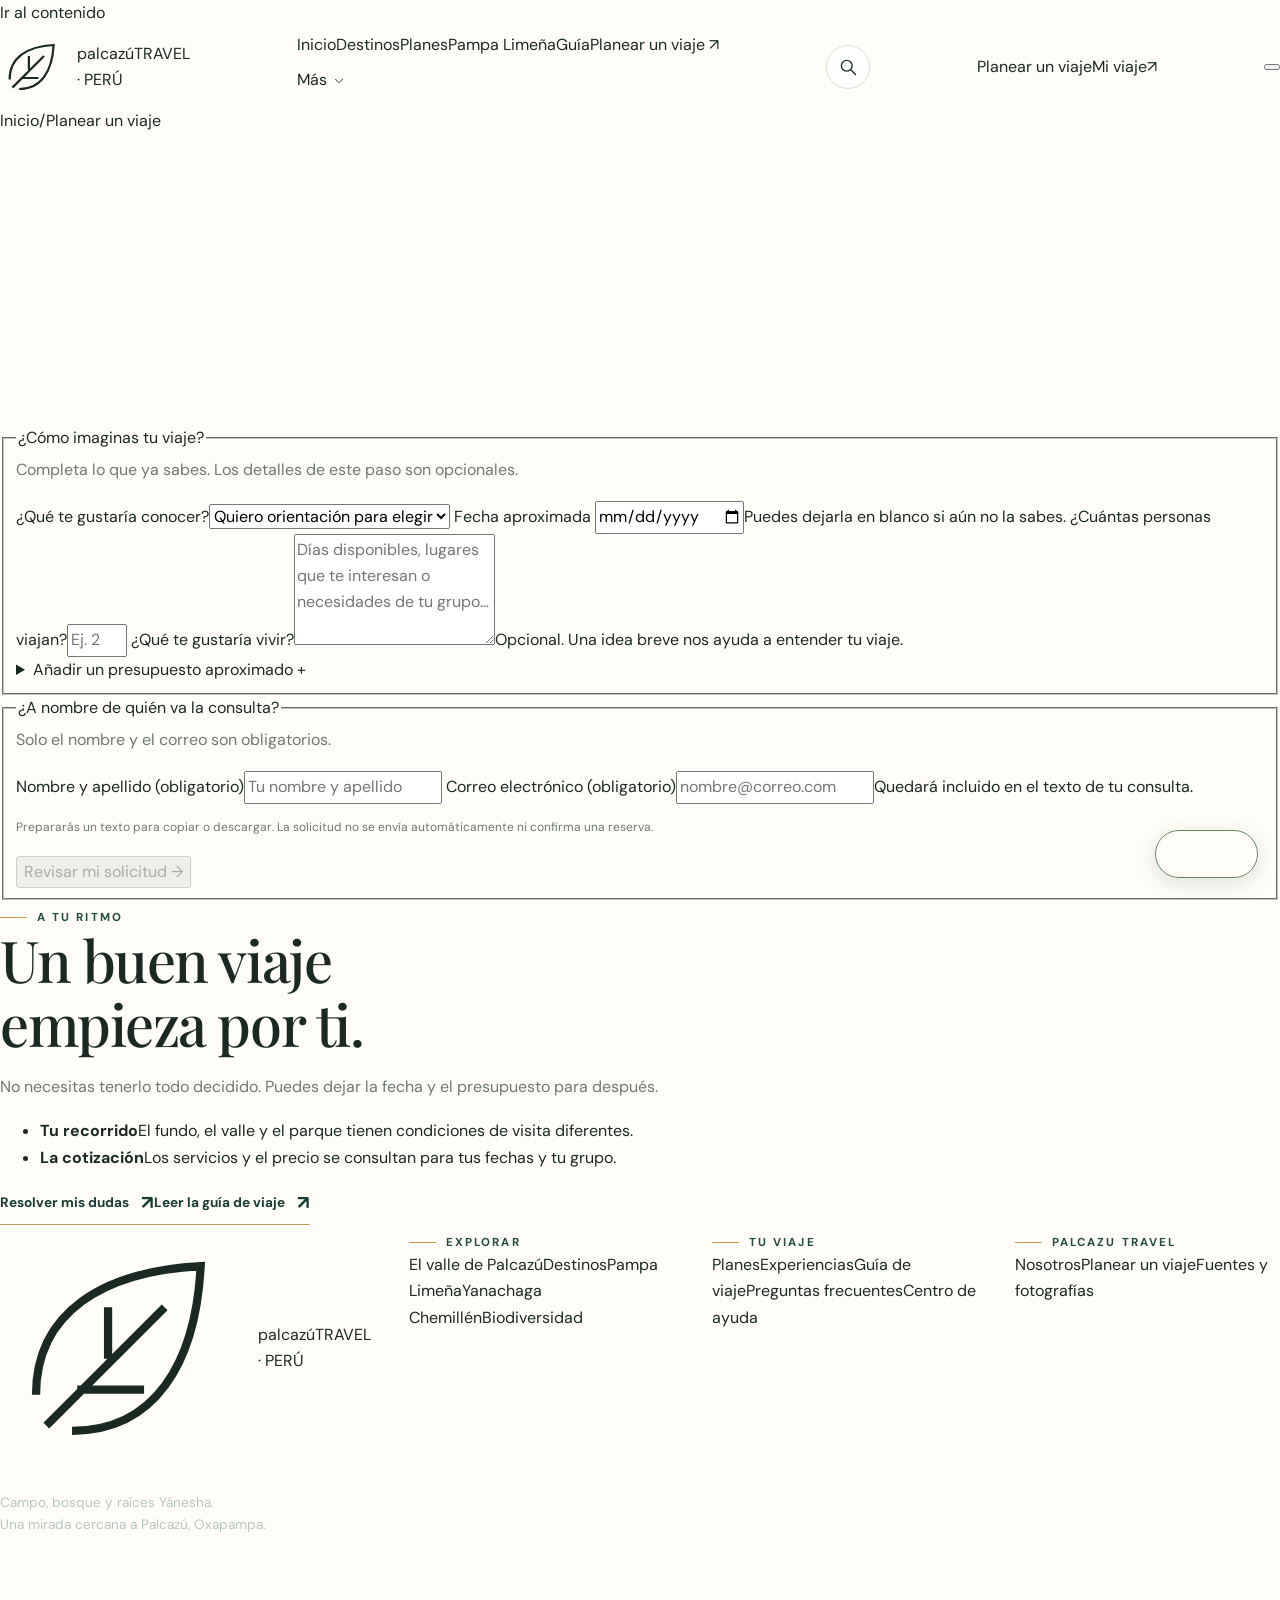
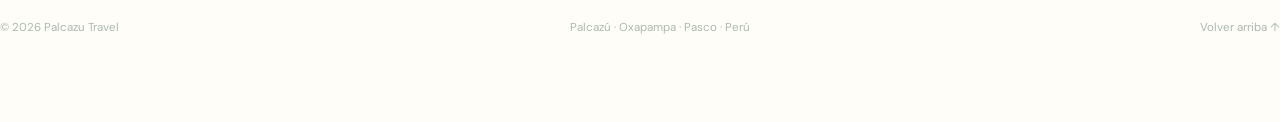
==== commit 770703bb: "Add files via upload" ====
--- a/contacto.html
+++ b/contacto.html
@@ -1 +1,93 @@
-<!doctype html><html lang="es"><head><meta charset="utf-8"><meta name="viewport" content="width=device-width, initial-scale=1"><meta name="description" content="Contacta con Palcazu Travel para conversar sobre ideas de viaje, rutas y experiencias personalizadas."><meta name="theme-color" content="#173d32"><title>Contacto | Palcazu Travel</title><link rel="stylesheet" href="styles.css"></head><body><div class="topbar"><div class="container topbar-inner"><span>VIAJAR MÁS LEJOS. CONECTAR MÁS PROFUNDO.</span><span>SELVA CENTRAL · PERÚ</span></div></div><header class="site-header"><div class="container nav"><a class="brand" href="index.html" aria-label="Palcazu Travel, inicio"><span class="brand-mark">P.</span><span><span class="brand-name">PALCAZU TRAVEL</span><span class="brand-sub">Viajes con sentido</span></span></a><nav class="nav-links" aria-label="Navegación principal"><a href="index.html">Inicio</a><a href="destinos.html">Destinos</a><a href="experiencias.html">Experiencias</a><a href="nosotros.html">Nosotros</a><a href="contacto.html">Contacto</a></nav><a class="btn nav-cta" href="contacto.html">Planifica tu viaje <span class="arrow">↗</span></a><button class="menu-toggle" aria-label="Abrir menú" aria-expanded="false">☰</button></div></header><main><section class="page-hero"><div class="container"><div class="breadcrumb"><a href="index.html">Inicio</a> / Contacto</div><span class="eyebrow">Empecemos por una conversación</span><h1>Cuéntanos qué<br>te gustaría <em>descubrir.</em></h1><p>Comparte tu idea, las fechas que tienes en mente y el tipo de experiencia que buscas. Cada detalle ayuda a orientar la conversación.</p></div></section><section class="section"><div class="container contact-grid"><aside class="contact-info reveal"><span class="eyebrow" style="color:#e6c58d">Hablemos de tu viaje</span><h2>Una idea hoy.<br>Un camino mañana.</h2><p>Usa el formulario para preparar una consulta desde tu aplicación de correo. Antes de publicar el sitio, puedes añadir aquí los canales oficiales de la empresa.</p><div class="contact-item"><strong>Zona de interés</strong><span>Selva Central · Perú</span></div><div class="contact-item"><strong>Qué puedes consultar</strong><span>Destinos, rutas, fechas y experiencias</span></div><div class="contact-item"><strong>Importante</strong><span>La solicitud no confirma una reserva.</span></div></aside><div class="form-card reveal"><span class="eyebrow">Formulario de consulta</span><h2 style="font-size:2.4rem;margin-top:15px">Diseñemos tu viaje.</h2><p>Completa los datos y se preparará un mensaje en tu aplicación de correo.</p><form data-contact-form><div class="form-grid"><div class="field"><label for="nombre">Tu nombre *</label><input id="nombre" name="nombre" autocomplete="name" required placeholder="¿Cómo te llamas?"></div><div class="field"><label for="correo">Tu correo *</label><input id="correo" name="correo" type="email" autocomplete="email" required placeholder="tucorreo@ejemplo.com"></div><div class="field"><label for="interes">¿Qué te interesa?</label><select id="interes" name="interes"><option value="">Elige una opción</option><option>Naturaleza</option><option>Aventura</option><option>Cultura local</option><option>Viaje personalizado</option><option>Otra consulta</option></select></div><div class="field"><label for="asunto">Asunto</label><input id="asunto" name="asunto" placeholder="Consulta de viaje"></div><div class="field full"><label for="mensaje">Cuéntanos tu idea *</label><textarea id="mensaje" name="mensaje" required placeholder="Fechas aproximadas, número de viajeros, destinos que te interesan..."></textarea></div><div class="field full"><button class="btn" type="submit">Preparar mi consulta <span class="arrow">↗</span></button><p class="form-note" id="form-status" aria-live="polite">No se envía información a un servidor. Tu aplicación de correo se abrirá para que revises y envíes el mensaje.</p></div></div></form></div></div></section></main><footer class="site-footer"><div class="container"><div class="footer-grid"><div class="footer-brand"><a class="brand" href="index.html"><span class="brand-mark" style="color:#fff;border-color:#c49a5a">P.</span><span><span class="brand-name">PALCAZU TRAVEL</span><span class="brand-sub">Viajes con sentido</span></span></a><p>Una forma más cercana de descubrir paisajes, culturas y caminos de la Selva Central del Perú.</p></div><div><div class="footer-title">Explora</div><div class="footer-links"><a href="destinos.html">Destinos</a><a href="experiencias.html">Experiencias</a><a href="nosotros.html">Nuestra historia</a></div></div><div><div class="footer-title">Te ayudamos</div><div class="footer-links"><a href="contacto.html">Consultar un viaje</a><a href="preguntas.html">Preguntas frecuentes</a><a href="contacto.html">Contacto</a></div></div><div><div class="footer-title">Nuestra filosofía</div><div class="footer-links"><a href="nosotros.html#filosofia">Viajar con respeto</a><a href="nosotros.html#compromiso">Turismo responsable</a><a href="contacto.html">Diseña tu ruta</a></div></div></div><div class="footer-bottom"><p>© <span data-year></span> Palcazu Travel. Todos los derechos reservados.</p><p>Una propuesta de viaje para descubrir el Perú con otros ojos.</p></div></div></footer><script src="script.js"></script></body></html>+<!doctype html>
+<html lang="es">
+<head>
+<meta charset="utf-8">
+<meta name="viewport" content="width=device-width, initial-scale=1">
+<meta name="theme-color" content="#173f35">
+<meta name="description" content="Prepara tu solicitud de viaje con fechas, intereses y acompañantes. Copia o descarga tu consulta.">
+<title>Planear tu viaje | Palcazu Travel</title>
+<link rel="icon" href="assets/favicon.svg" type="image/svg+xml">
+<link rel="stylesheet" href="assets/fonts.css">
+<link rel="stylesheet" href="styles.css?v=20261010b">
+<link rel="stylesheet" href="interface.css?v=20261010b">
+<script src="script.js?v=20261010b" defer></script>
+<script src="guide-data.js?v=20261010b" defer></script>
+<script src="help.js?v=20261010b" defer></script>
+<noscript><style>@media(max-width:1000px){.header{position:static}.nav{height:auto;flex-wrap:wrap;padding-block:18px}.navigation{display:flex;flex-wrap:wrap;gap:8px 20px;position:static;width:100%;max-height:none;box-shadow:none;padding:12px 0 0}.navigation>a{font-size:13px}.navigation .mobile-contact{display:none}.mobile-explore{width:100%}.menu{display:none}.nav-button{margin-left:auto}}</style></noscript>
+</head>
+<body id="top" class="contact-page">
+<a class="skip" href="#contenido">Ir al contenido</a><header class="header"><div class="shell nav">
+<a class="brand" href="index.html" aria-label="Palcazu Travel, inicio"><svg viewBox="0 0 48 48" fill="none" aria-hidden="true"><path d="M7 33C7 17 20 9 39 8c-1 19-9 32-25 32" stroke="currentColor" stroke-width="1.6"></path><path d="M9 39 32 16M15 32h13M21 26V16" stroke="currentColor" stroke-width="1.6"></path></svg><span>palcazú<span class="brand-small">TRAVEL · PERÚ</span></span></a><nav id="navigation" class="navigation" aria-label="Navegación principal"><a href="index.html">Inicio</a><a href="destinos.html">Destinos</a><a href="planes.html">Planes</a><a href="pampa-limena.html">Pampa Limeña</a><a href="guia.html">Guía</a><a class="mobile-contact" href="contacto.html" aria-current="page">Planear un viaje ↗</a><details class="explore-menu"><summary>Más <svg viewBox="0 0 24 24" fill="none" stroke="currentColor" stroke-width="1.6" stroke-linecap="round" stroke-linejoin="round" aria-hidden="true"><path d="m6 9 6 6 6-6"/></svg></summary><div class="explore-panel"><span class="eyebrow">EXPLORAR PALCAZÚ</span><a href="palcazu.html">El valle de Palcazú</a><a href="yanachaga.html">Yanachaga Chemillén</a><a href="biodiversidad.html">Biodiversidad</a><a href="experiencias.html">Experiencias</a><a href="nosotros.html">Nosotros</a><a href="preguntas.html">Preguntas frecuentes</a><a href="ayuda.html">Centro de ayuda</a></div></details></nav><a class="header-search" href="ayuda.html#mapa" data-open-search aria-label="Buscar en toda la web"><svg viewBox="0 0 24 24" fill="none" stroke="currentColor" stroke-width="1.6" stroke-linecap="round" stroke-linejoin="round" aria-hidden="true"><circle cx="10.5" cy="10.5" r="6.5"/><path d="m16 16 5 5"/></svg></a><a class="nav-button" href="contacto.html" aria-current="page"><span class="nav-label">Planear un viaje</span><span class="nav-label-short">Mi viaje</span><span class="nav-arrow" aria-hidden="true">↗</span></a><button class="menu" aria-label="Abrir menú" aria-controls="navigation" aria-expanded="false"><span></span><span></span></button>
+</div></header><main id="contenido"><section class="page-intro shell"><nav class="crumb" aria-label="Migas de pan"><a href="index.html">Inicio</a><span aria-hidden="true">/</span><span aria-current="page">Planear un viaje</span></nav>
+<div class="intro-title reveal">
+<span class="eyebrow">Planear un viaje</span><h1>Dale forma<br><em>a tu viaje.</em></h1><p>Elige lo que te interesa, añade tus datos y revisa tu consulta antes de compartirla.</p>
+</div></section><section class="shell contact-layout"><div class="contact-form" id="consultation">
+  <ol class="form-progress" id="form-progress" aria-label="Progreso de la solicitud" hidden><li data-stage="1" aria-current="step"><span class="step-dot">1</span><span>Tu viaje</span></li><li data-stage="2"><span class="step-dot">2</span><span>Tus datos</span></li><li data-stage="3"><span class="step-dot">3</span><span>Revisión</span></li></ol>
+  <div class="form-errors" id="form-errors" role="alert" tabindex="-1" hidden><strong>Revisa estos datos para continuar:</strong><ul id="error-list"></ul></div>
+  <form id="trip-form">
+  <fieldset class="form-step" id="journey-step"><legend id="journey-title" tabindex="-1">¿Cómo imaginas tu viaje?</legend><p class="step-hint">Completa lo que ya sabes. Los detalles de este paso son opcionales.</p><div class="fields">
+  <label class="full" for="interes">¿Qué te gustaría conocer?<select name="interes" id="interes"><option value="">Quiero orientación para elegir</option>
+<option>Pampa Limeña</option>
+<option>Sector Paujil</option>
+<option>Iscozacín</option>
+<option>Tobogán Natural de Iscozacín</option>
+<option>Cascada Mugñiz</option>
+<option>Mirador Las Lomas</option>
+<option>Cultura Yánesha</option>
+<option>Observación de aves</option>
+<option>Valle y Pampa Limeña</option>
+<option>Bosque y sector Paujil</option>
+<option>Tu ruta por Palcazú</option></select></label>
+  <label for="fecha">Fecha aproximada <input name="fecha" id="fecha" type="date" aria-describedby="fecha-hint fecha-error"><span class="field-hint" id="fecha-hint">Puedes dejarla en blanco si aún no la sabes.</span><span class="field-error" id="fecha-error" hidden></span></label>
+  <label for="personas">¿Cuántas personas viajan?<input name="personas" id="personas" type="number" min="1" max="100" step="1" inputmode="numeric" placeholder="Ej. 2" aria-describedby="personas-error"><span class="field-error" id="personas-error" hidden></span></label>
+  <label class="full" for="mensaje">¿Qué te gustaría vivir?<textarea name="mensaje" id="mensaje" rows="4" maxlength="3000" placeholder="Días disponibles, lugares que te interesan o necesidades de tu grupo…" aria-describedby="mensaje-hint mensaje-error"></textarea><span class="field-hint" id="mensaje-hint">Opcional. Una idea breve nos ayuda a entender tu viaje.</span><span class="field-error" id="mensaje-error" hidden></span></label>
+  </div><details class="optional-details"><summary>Añadir un presupuesto aproximado <span aria-hidden="true">+</span></summary><label for="presupuesto">Presupuesto (opcional)<input name="presupuesto" id="presupuesto" maxlength="100" placeholder="Ej. S/ 500 por persona" aria-describedby="presupuesto-hint"><span class="field-hint" id="presupuesto-hint">Es una referencia para tu consulta.</span></label></details>
+  <div class="form-actions"><span class="step-caption" id="step-caption" hidden>Paso 1 de 3</span><button class="button" id="next-step" type="button" hidden>Continuar con mis datos <span aria-hidden="true">→</span></button></div></fieldset>
+  <fieldset class="form-step" id="details-step"><legend id="details-title" tabindex="-1">¿A nombre de quién va la consulta?</legend><p class="step-hint">Solo el nombre y el correo son obligatorios.</p><div class="journey-summary" hidden="hidden"><div class="summary-heading"><span class="eyebrow">TU IDEA HASTA AHORA</span><button class="text-link" id="change-journey" type="button" hidden>Cambiar</button></div><dl id="journey-summary"></dl></div><div class="fields">
+  <label class="full" for="nombre">Nombre y apellido <span class="required-label">(obligatorio)</span><input name="nombre" id="nombre" autocomplete="name" required maxlength="100" placeholder="Tu nombre y apellido" aria-describedby="nombre-error"><span class="field-error" id="nombre-error" hidden></span></label>
+  <label class="full" for="correo">Correo electrónico <span class="required-label">(obligatorio)</span><input name="correo" id="correo" type="email" autocomplete="email" required maxlength="150" placeholder="nombre@correo.com" aria-describedby="correo-hint correo-error"><span class="field-hint" id="correo-hint">Quedará incluido en el texto de tu consulta.</span><span class="field-error" id="correo-error" hidden></span></label>
+  </div><p class="form-note">Prepararás un texto para copiar o descargar. La solicitud no se envía automáticamente ni confirma una reserva.</p><div class="form-actions"><button class="button secondary" id="previous-step" type="button" hidden>← Volver</button><button class="button" id="prepare-request" type="submit" disabled>Revisar mi solicitud <span aria-hidden="true">→</span></button></div></fieldset>
+  <noscript><p class="form-note">Activa JavaScript en tu navegador para preparar, copiar y descargar tu solicitud.</p></noscript>
+  </form>
+  <section class="request-result" id="request-result" hidden tabindex="-1" aria-labelledby="review-title"><span class="eyebrow">TU IDEA, LISTA PARA COMPARTIR</span><h2 id="review-title">Revisa tu solicitud.</h2><p>Comprueba los detalles y guarda el texto para compartirlo por tu canal de contacto.</p><dl class="review-details" id="review-details"></dl><details class="request-transcript" id="request-transcript"><summary>Ver el texto completo <span aria-hidden="true">+</span></summary><label class="sr-only" for="request-text">Texto de tu solicitud</label><textarea id="request-text" rows="10" readonly></textarea></details><div class="result-actions"><button class="button" id="copy-request" type="button">Copiar solicitud <span aria-hidden="true">↗</span></button><button class="button secondary" id="download-request" type="button">Descargar .txt <span aria-hidden="true">↓</span></button><button class="text-link" id="edit-request" type="button">Editar mis datos</button></div><p class="request-disclaimer">Tu solicitud está preparada. Aún debes compartirla y confirmar disponibilidad, servicios y precio.</p><p id="request-status" role="status" aria-live="polite" aria-atomic="true"></p></section>
+  </div><aside class="contact-aside"><span class="eyebrow">A TU RITMO</span><h2>Un buen viaje<br>empieza por ti.</h2><p>No necesitas tenerlo todo decidido. Puedes dejar la fecha y el presupuesto para después.</p><ul class="consultation-help"><li><strong>Tu recorrido</strong><span>El fundo, el valle y el parque tienen condiciones de visita diferentes.</span></li><li><strong>La cotización</strong><span>Los servicios y el precio se consultan para tus fechas y tu grupo.</span></li></ul><a class="text-link" href="preguntas.html">Resolver mis dudas <span aria-hidden="true">↗</span></a><a class="text-link" href="guia.html">Leer la guía de viaje <span aria-hidden="true">↗</span></a></aside></section></main><footer class="footer"><div class="shell">
+<div class="footer-grid">
+<div class="footer-brand">
+<a class="brand" href="index.html" aria-label="Palcazu Travel, inicio"><svg viewBox="0 0 48 48" fill="none" aria-hidden="true"><path d="M7 33C7 17 20 9 39 8c-1 19-9 32-25 32" stroke="currentColor" stroke-width="1.6"></path><path d="M9 39 32 16M15 32h13M21 26V16" stroke="currentColor" stroke-width="1.6"></path></svg><span>palcazú<span class="brand-small">TRAVEL · PERÚ</span></span></a><p>Campo, bosque y raíces Yánesha.<br>Una mirada cercana a Palcazú, Oxapampa.</p>
+</div>
+<div class="footer-group">
+<span class="eyebrow">EXPLORAR</span><nav aria-label="Explorar Palcazú"><a href="palcazu.html">El valle de Palcazú</a><a href="destinos.html">Destinos</a><a href="pampa-limena.html">Pampa Limeña</a><a href="yanachaga.html">Yanachaga Chemillén</a><a href="biodiversidad.html">Biodiversidad</a></nav>
+</div>
+<div class="footer-group">
+<span class="eyebrow">TU VIAJE</span><nav aria-label="Organizar el viaje"><a href="planes.html">Planes</a><a href="experiencias.html">Experiencias</a><a href="guia.html">Guía de viaje</a><a href="preguntas.html">Preguntas frecuentes</a><a href="ayuda.html">Centro de ayuda</a></nav>
+</div>
+<div class="footer-group">
+<span class="eyebrow">PALCAZU TRAVEL</span><nav aria-label="Sobre Palcazu Travel"><a href="nosotros.html">Nosotros</a><a href="contacto.html">Planear un viaje</a><a href="fuentes.html">Fuentes y fotografías</a></nav>
+</div>
+</div>
+<div class="footer-bottom">
+<span>© <span data-year>2026</span> Palcazu Travel</span><span>Palcazú · Oxapampa · Pasco · Perú</span><a href="#top">Volver arriba ↑</a>
+</div>
+</div></footer><div class="scroll-progress" aria-hidden="true"></div>
+<a class="floating-help" href="ayuda.html" data-open-help aria-label="Abrir ayuda para tu viaje"><svg viewBox="0 0 24 24" fill="none" stroke="currentColor" stroke-width="1.6" stroke-linecap="round" stroke-linejoin="round" aria-hidden="true"><path d="M4 3h16v14H9l-5 4V3Z"/><path d="M9 8a3 3 0 0 1 6 0c0 2-3 2-3 4m0 2h.01"/></svg><span>Ayuda</span></a>
+<dialog id="site-search-dialog" class="utility-dialog search-dialog" aria-labelledby="site-search-title">
+<div class="utility-heading"><div><span class="eyebrow">ENCUENTRA LO QUE BUSCAS</span><h2 id="site-search-title">Todo Palcazú, a mano.</h2></div><button class="utility-close" type="button" data-close-utility aria-label="Cerrar búsqueda">×</button></div>
+<label class="sr-only" for="site-search-input">Buscar en toda la web</label><div class="search-input"><svg viewBox="0 0 24 24" fill="none" stroke="currentColor" stroke-width="1.6" stroke-linecap="round" stroke-linejoin="round" aria-hidden="true"><circle cx="10.5" cy="10.5" r="6.5"/><path d="m16 16 5 5"/></svg><input id="site-search-input" type="search" placeholder="Un lugar, un plan, una pregunta…" autocomplete="off" maxlength="100"><button id="site-search-clear" type="button" aria-label="Borrar búsqueda" hidden>×</button></div>
+<p id="site-search-status" class="utility-status" role="status" aria-live="polite"></p><div id="site-search-results" class="site-search-results"></div>
+<div id="site-search-empty" class="search-empty" hidden><h3>Prueba con otra palabra.</h3><p>Busca “Pampa”, “qué llevar”, “cascadas” o explora las secciones.</p><a class="text-link" href="ayuda.html#mapa">Ver todas las secciones ↗</a></div>
+</dialog>
+<dialog id="travel-help-dialog" class="utility-dialog help-dialog" aria-labelledby="travel-help-title">
+<div class="utility-heading"><div><span class="eyebrow">PALCAZU TRAVEL</span><h2 id="travel-help-title">Ayuda para tu viaje</h2></div><button class="utility-close" type="button" data-close-utility aria-label="Cerrar ayuda">×</button></div>
+<div class="help-tabs" role="tablist" aria-label="Tipo de ayuda"><button id="quick-guide-tab" type="button" role="tab" aria-selected="true" aria-controls="quick-guide-panel">Guía rápida</button><button id="ai-assistant-tab" type="button" role="tab" tabindex="-1" aria-selected="false" aria-controls="ai-assistant-panel">Asistente IA</button></div>
+<section id="quick-guide-panel" role="tabpanel" aria-labelledby="quick-guide-tab"><p class="help-intro">Respuestas de nuestra guía, con enlaces para seguir explorando.</p><form id="help-guide-form"><label for="help-guide-input">¿Qué necesitas saber?</label><div class="guide-search-row"><input id="help-guide-input" type="search" placeholder="Pampa Limeña, precios, qué llevar…" maxlength="150" autocomplete="off"><button class="button" type="submit">Buscar</button></div></form>
+<div class="help-topics" aria-label="Temas frecuentes"><button type="button" data-guide-topic="pampa">Pampa Limeña</button><button type="button" data-guide-topic="paujil">Visitar el parque</button><button type="button" data-guide-topic="clima">Cuándo viajar</button><button type="button" data-guide-topic="equipaje">Qué llevar</button><button type="button" data-guide-topic="precios">Precios y consulta</button></div>
+<p id="help-guide-status" class="utility-status" role="status" aria-live="polite"></p><div id="help-guide-results" class="guide-results"></div></section>
+<section id="ai-assistant-panel" role="tabpanel" aria-labelledby="ai-assistant-tab" hidden><p id="assistant-availability" class="assistant-availability" role="status">Comprobando disponibilidad…</p>
+<div id="assistant-unavailable" class="assistant-unavailable" hidden><span class="assistant-symbol" aria-hidden="true"><svg viewBox="0 0 24 24" fill="none" stroke="currentColor" stroke-width="1.6" stroke-linecap="round" stroke-linejoin="round" aria-hidden="true"><path d="M4 3h16v14H9l-5 4V3Z"/><path d="M9 8a3 3 0 0 1 6 0c0 2-3 2-3 4m0 2h.01"/></svg></span><h3>La guía sigue a tu lado.</h3><p>El chat de IA todavía no está habilitado. Puedes encontrar respuestas sobre el valle, el parque y cómo preparar tu visita en la guía rápida.</p><button class="button secondary" type="button" id="back-to-guide">Consultar la guía</button></div>
+<div id="assistant-connected" hidden><p class="assistant-privacy">Tus preguntas se procesan con un servicio de IA. Evita incluir datos personales y confirma las condiciones de tu viaje.</p>
+<div class="chat-toolbar"><span>Conversación actual</span><button type="button" class="text-link" id="assistant-reset">Empezar de nuevo</button></div><div id="assistant-messages" class="assistant-messages" role="log" aria-label="Conversación con el asistente" aria-live="polite" aria-relevant="additions"></div>
+<p id="assistant-status" class="utility-status" role="status" aria-live="polite"></p><button id="assistant-retry" class="text-link" type="button" hidden>Reintentar respuesta ↗</button>
+<form id="assistant-form"><label for="assistant-input">Tu pregunta</label><textarea id="assistant-input" rows="2" maxlength="1000" placeholder="Quiero conocer Palcazú. ¿Por dónde empiezo?" required></textarea><div class="assistant-actions"><small>Hasta 1.000 caracteres.</small><button id="assistant-stop" class="button secondary" type="button" hidden>Detener</button><button id="assistant-send" class="button" type="submit">Enviar <span aria-hidden="true">↑</span></button></div></form></div></section>
+<div class="help-bottom"><a href="ayuda.html">Centro de ayuda ↗</a><a href="contacto.html">Preparar mi viaje ↗</a></div></dialog>
+</body>
+</html>
--- a/interface.css
+++ b/interface.css
@@ -0,0 +1,259 @@
+/* Fotografía, navegación y ayuda. El sitio conserva su HTML y sus estilos base. */
+.nav { gap: 18px; }
+.navigation { gap: 21px; }
+.header-search { display: grid; place-items: center; width: 44px; min-width: 44px; height: 44px; border: 1px solid var(--line); border-radius: 50%; background: white; }
+.header-search:hover { background: var(--soft); border-color: #829571; }
+.header-search svg { width: 20px; height: 20px; }
+.explore-menu { position: relative; }
+.explore-menu summary { display: flex; align-items: center; gap: 5px; min-height: 44px; cursor: pointer; list-style: none; }
+.explore-menu summary::-webkit-details-marker { display: none; }
+.explore-menu summary svg { width: 14px; height: 14px; }
+.explore-menu[open] summary svg { transform: rotate(180deg); }
+.explore-panel { position: absolute; right: 0; top: calc(100% + 13px); min-width: 270px; padding: 22px; background: white; border: 1px solid var(--line); border-radius: 14px; box-shadow: 0 12px 40px #173f351a; }
+.explore-panel .eyebrow { color: var(--muted); margin-bottom: 12px; }
+.explore-panel a { display: flex; align-items: center; min-height: 44px; padding: 6px 10px; border-radius: 7px; font-size: 13px; }
+.explore-panel a:hover { background: var(--soft); }
+.hero-stage { background: #163f34; color: #fff; }
+.hero-stage .hero { gap: 48px; padding-block: 45px 38px; }
+.hero-stage h1 { font-size: clamp(56px, 5.5vw, 78px); }
+.hero-stage em { color: #dde4b5; }
+.hero-stage .hero-copy > p { color: #e1e9df; }
+.hero-stage .small-line { background: #dde4b5; }
+.hero-stage .eyebrow, .hero-stage .hero-footnote { color: #dce5d4; }
+.hero-stage .button { background: #dde4b5; border-color: #dde4b5; color: #163f34; }
+.hero-stage .button:hover { background: #f0f3d8; }
+.hero-stage .text-link { color: white; text-decoration-color: #98b58f; }
+.hero-stage .photo-open { border: 5px solid #fff; border-radius: 20px; }
+.hero-stage .image-foot { color: #dce5d4; }
+.hero-stage :focus-visible { outline-color: #dde4b5; }
+.section-shortcuts { display: grid; grid-template-columns: repeat(6, 1fr); gap: 10px; padding-block: 24px; }
+.section-shortcuts a { display: flex; align-items: center; gap: 9px; min-height: 66px; border: 1px solid var(--line); border-radius: 12px; padding: 12px; background: white; font-size: 11px; font-weight: 750; transition: background .2s, border-color .2s; }
+.section-shortcuts a:hover { background: #edf1df; border-color: #8fa573; }
+.section-shortcuts svg { width: 22px; height: 22px; flex-shrink: 0; }
+.section-shortcuts b { margin-left: auto; font-weight: 500; font-size: 18px; }
+.quick-visit { margin-top: 5px; }
+.photo-destinations { display: grid; grid-template-columns: repeat(3, 1fr); gap: 24px; }
+.photo-destination { position: relative; display: flex; flex-direction: column; background: white; border: 1px solid var(--line); border-radius: 16px; overflow: hidden; transition: border-color .2s, box-shadow .2s; }
+.photo-destination:hover { box-shadow: 0 12px 30px #173f3512; border-color: #8fa573; }
+.photo-destination:focus-within { outline: 3px solid #54773c; outline-offset: 4px; }
+.tile-photo { background: var(--soft); overflow: hidden; aspect-ratio: 3/2; }
+.tile-photo img { width: 100%; height: 100%; object-fit: contain; }
+.tile-copy { padding: 24px; display: flex; flex-direction: column; flex: 1; }
+.tile-copy .eyebrow { color: var(--muted); font-size: 9px; }
+.tile-copy h3 { margin-block: 11px 13px; font: 800 22px/1.35 var(--sans); letter-spacing: -.025em; }
+.tile-copy h3 a::after { content: ''; position: absolute; inset: 0; }
+.tile-copy h3 a:focus-visible { outline: none; }
+.tile-copy p { font-size: 13px; flex: 1; margin-bottom: 22px; }
+.tile-cta { display: flex; align-items: center; justify-content: space-between; font-size: 12px; font-weight: 750; }
+.tile-cta b { font-weight: 400; font-size: 24px; }
+.photo-source-line { margin: 16px 0 28px; font-size: 11px; }
+.photo-source-line a { text-decoration: underline; text-underline-offset: 4px; }
+.fundo-feature { display: flex; align-items: center; gap: 45px; background: #e4e8c6; border: 1px solid #c7cea2; border-radius: 16px; padding: 30px 35px; }
+.fundo-feature .eyebrow { color: #4b623d; }
+.fundo-feature h3 { font-size: 40px; margin-block: 8px 12px; }
+.fundo-feature p { margin: 0; max-width: 640px; font-size: 14px; color: #435b3f; }
+.fundo-feature > svg { width: 90px; height: 90px; flex-shrink: 0; color: #657744; }
+.fundo-cta { font-size: 13px; font-weight: 750; flex-shrink: 0; display: flex; flex-direction: column; gap: 7px; }
+.fundo-cta b { font-size: 26px; font-weight: 400; }
+.destination-photo { margin: -28px -28px 22px; overflow: hidden; border-radius: 13px 13px 0 0; aspect-ratio: 16/9; background: #eff3eb; }
+.destination-photo img { width: 100%; height: 100%; object-fit: contain; }
+.destination-art { display: flex; flex-direction: column; justify-content: center; position: relative; margin: -28px -28px 22px; padding: 30px; aspect-ratio: 16/9; background: #e4e8c6; border-radius: 13px 13px 0 0; overflow: hidden; }
+.destination-art > span { font-size: 9px; font-weight: 750; letter-spacing: .12em; margin-bottom: 14px; }
+.destination-art strong { font: 38px/1.16 var(--serif); max-width: 240px; font-weight: 400; }
+.destination-art > svg { position: absolute; right: 30px; bottom: 28px; width: 58px; height: 58px; color: #667845; }
+.destination-art.town { background: #e2e9e0; }
+.destination-art.culture { background: #173f35; color: #fff; }
+.destination-art.culture > svg { color: #dde4b5; }
+.help-feature { display: grid; grid-template-columns: 1.3fr 1fr; gap: 50px; align-items: center; padding: 35px; margin-bottom: 65px; border: 1px solid var(--line); border-radius: 16px; background: white; }
+.help-feature h2 { margin-block: 10px 16px; font-size: 38px; }
+.help-feature p { font-size: 14px; max-width: 550px; margin: 0; }
+.help-feature-actions { display: flex; flex-direction: column; gap: 12px; max-width: 270px; width: 100%; margin-left: auto; }
+.help-feature-actions svg { width: 21px; height: 21px; }
+.floating-help { position: fixed; right: 22px; bottom: 22px; z-index: 35; display: flex; align-items: center; gap: 9px; min-height: 48px; padding: 12px 17px; color: white; background: var(--green); border: 1px solid #6a8661; border-radius: 30px; font-size: 12px; font-weight: 750; box-shadow: 0 5px 20px #173f3525; }
+.floating-help svg { width: 21px; height: 21px; }
+.floating-help:hover { background: #295a43; }
+.footer { padding-bottom: 85px; }
+body:has(.utility-dialog[open]) { overflow: hidden; }
+.utility-dialog { width: min(650px, calc(100vw - 40px)); max-height: calc(100dvh - 60px); margin: auto; padding: 28px; overflow: auto; overscroll-behavior: contain; border: 1px solid #c9d7bd; border-radius: 20px; background: var(--paper); color: var(--ink); box-shadow: 0 25px 90px #0004; }
+.utility-dialog::backdrop { background: #122d27b0; }
+.utility-heading { display: flex; justify-content: space-between; align-items: start; gap: 15px; margin-bottom: 24px; }
+.utility-heading .eyebrow { color: var(--muted); margin-bottom: 8px; font-size: 9px; }
+.utility-heading h2 { font-size: 31px; }
+.utility-close { display: grid; place-items: center; min-width: 44px; height: 44px; border: 1px solid var(--line); border-radius: 50%; background: white; color: var(--ink); font-size: 25px; line-height: 1; }
+.utility-close:hover { background: #e4e8c6; }
+.utility-status { margin: 17px 0; color: var(--muted); font-size: 12px; line-height: 1.7; }
+.site-search-results { display: flex; flex-direction: column; gap: 10px; }
+.search-result { display: flex; align-items: center; justify-content: space-between; gap: 20px; border: 1px solid var(--line); border-radius: 12px; background: white; padding: 16px 19px; }
+.search-result:hover { background: var(--soft); border-color: #92a77e; }
+.search-result-copy { display: flex; flex-direction: column; gap: 4px; }
+.search-result-copy small { color: var(--muted); font-size: 8px; }
+.search-result-copy strong { font-size: 15px; line-height: 1.5; }
+.search-result-copy > span { font-size: 12px; color: var(--muted); }
+.search-result b { font-size: 23px; font-weight: 400; }
+.search-empty, .guide-empty { padding: 25px; border: 1px dashed #b4c3a5; border-radius: 12px; background: white; }
+.search-empty h3, .guide-empty h3 { font: 750 20px/1.45 var(--sans); margin-bottom: 12px; }
+.search-empty p, .guide-empty p { font-size: 13px; margin-bottom: 10px; }
+.help-tabs { display: flex; gap: 8px; padding: 5px; border: 1px solid var(--line); border-radius: 12px; background: #ebeee3; margin-bottom: 23px; }
+.help-tabs button { flex: 1; min-height: 44px; padding: 9px 12px; border: 1px solid transparent; border-radius: 8px; background: transparent; color: var(--green); font-size: 13px; font-weight: 750; }
+.help-tabs button[aria-selected="true"] { background: white; border-color: #cbd7bf; box-shadow: 0 2px 7px #173f350a; }
+.help-intro { font-size: 13px; margin-bottom: 20px; }
+.help-dialog label { display: block; font-size: 12px; font-weight: 750; margin-bottom: 8px; }
+.guide-search-row { display: grid; grid-template-columns: 1fr auto; gap: 10px; }
+.guide-search-row input { margin: 0; min-width: 0; min-height: 50px; font-size: 15px; }
+.guide-search-row .button { padding-inline: 17px; }
+.help-topics { display: flex; flex-wrap: wrap; gap: 8px; margin-top: 16px; }
+.help-topics button { min-height: 44px; border: 1px solid #cbd7bf; border-radius: 22px; background: white; padding: 9px 13px; font-size: 11px; color: var(--green); }
+.help-topics button:hover, .help-topics button[aria-pressed="true"] { background: #e4e8c6; border-color: #879d69; }
+.guide-results { display: flex; flex-direction: column; gap: 13px; }
+.guide-answer { background: white; border: 1px solid var(--line); border-radius: 12px; padding: 22px; }
+.guide-answer h3 { font: 750 17px/1.5 var(--sans); margin-bottom: 12px; letter-spacing: -.015em; }
+.guide-answer p { font-size: 13px; line-height: 1.85; margin-bottom: 10px; }
+.guide-answer-links { display: flex; flex-wrap: wrap; align-items: center; gap: 6px 22px; }
+.answer-source { display: inline-flex; align-items: center; min-height: 44px; font-size: 11px; color: var(--muted); text-decoration: underline; text-underline-offset: 4px; }
+.help-bottom { display: flex; flex-wrap: wrap; justify-content: space-between; gap: 5px 20px; border-top: 1px solid var(--line); padding-top: 15px; margin-top: 24px; }
+.help-bottom a { display: flex; align-items: center; min-height: 44px; font-size: 12px; font-weight: 700; }
+.assistant-availability { display: flex; align-items: center; gap: 8px; margin: 0 0 14px; padding: 12px 15px; border-radius: 9px; background: #e9eddc; font-size: 12px; color: #435b3f; }
+.assistant-availability.available::before { content: ''; width: 7px; height: 7px; border-radius: 50%; background: #366433; }
+.assistant-unavailable { padding: 18px 7px; }
+.assistant-symbol { display: grid; place-items: center; width: 58px; height: 58px; background: #e4e8c6; border-radius: 15px; margin-bottom: 19px; }
+.assistant-symbol svg { width: 30px; height: 30px; }
+.assistant-unavailable h3 { margin-bottom: 13px; font-size: 28px; }
+.assistant-unavailable p { font-size: 14px; }
+.assistant-privacy { font-size: 11px; line-height: 1.8; margin-bottom: 12px; }
+.chat-toolbar { display: flex; flex-wrap: wrap; align-items: center; justify-content: space-between; gap: 4px 15px; font-size: 11px; color: var(--muted); }
+.chat-toolbar .text-link { font-size: 11px; }
+.assistant-messages { max-height: 320px; overflow: auto; overscroll-behavior: contain; padding: 12px 4px; }
+.chat-message { margin-bottom: 13px; padding: 16px 18px; border: 1px solid var(--line); border-radius: 12px 12px 12px 3px; background: white; margin-right: 23px; }
+.chat-message.user { background: #e4e8c6; border-color: #d1d7b4; border-radius: 12px 12px 3px 12px; margin-left: 23px; margin-right: 0; }
+.chat-speaker { display: block; font-size: 9px; letter-spacing: .06em; font-weight: 800; color: #4b623d; margin-bottom: 7px; }
+.chat-text { font-size: 13px; line-height: 1.85; margin: 0; white-space: pre-wrap; overflow-wrap: anywhere; color: var(--ink); }
+.chat-links { display: flex; flex-wrap: wrap; gap: 4px 18px; margin-top: 12px; border-top: 1px solid var(--line); padding-top: 6px; }
+.chat-links .text-link { font-size: 11px; }
+#assistant-input { margin: 0; resize: vertical; max-height: 180px; font-size: 16px; }
+.assistant-actions { display: flex; justify-content: space-between; align-items: center; gap: 10px; margin-top: 12px; }
+.assistant-actions small { font-size: 10px; color: var(--muted); }
+.assistant-actions .button { min-height: 44px; padding: 10px 18px; }
+.help-start { display: grid; grid-template-columns: 1fr 1fr; gap: 24px; }
+.help-start article { padding: 32px; border: 1px solid var(--line); border-radius: 16px; background: white; }
+.help-start h2 { font: 800 24px/1.4 var(--sans); letter-spacing: -.025em; margin-block: 18px 14px; }
+.help-start p { font-size: 14px; max-width: 440px; }
+.help-start article > .text-link { margin-top: 12px; }
+.help-start-icon { display: grid; place-items: center; width: 52px; height: 52px; background: #e4e8c6; border-radius: 14px; }
+.help-start-icon svg { width: 27px; height: 27px; }
+.help-answer-grid { display: grid; grid-template-columns: 1fr 1fr; gap: 28px; }
+.help-answer-grid article { border-top: 1px solid var(--line); padding-top: 24px; }
+.help-answer-grid h3 { font: 750 22px/1.45 var(--sans); margin-bottom: 15px; letter-spacing: -.025em; }
+.help-answer-grid p { font-size: 14px; }
+.assistant-explainer { background: #e4e8c6; border: 1px solid #ccd3a8; border-radius: 16px; padding: 35px; }
+.assistant-explainer h2 { margin-block: 13px 18px; }
+.assistant-explainer p { max-width: 760px; color: #435b3f; font-size: 14px; }
+.site-directory { display: grid; grid-template-columns: 1fr 1fr; gap: 14px; }
+.site-directory a { display: flex; justify-content: space-between; align-items: center; gap: 20px; padding: 24px; border: 1px solid var(--line); border-radius: 12px; background: white; }
+.site-directory a:hover { background: var(--soft); border-color: #92a77e; }
+.site-directory strong { display: block; font-size: 16px; line-height: 1.5; }
+.site-directory small { display: block; margin-top: 7px; font-size: 12px; color: var(--muted); }
+.site-directory b { font-weight: 400; font-size: 25px; }
+.inventory-photo-credit ul { padding-left: 20px; color: var(--muted); font-size: 12px; }
+.inventory-photo-credit li { margin-bottom: 12px; }
+@media (max-width: 1120px) and (min-width: 1001px) {
+  .nav { gap: 12px; }
+  .navigation { gap: 15px; font-size: 11px; }
+  .nav-button { padding-inline: 12px; font-size: 11px; }
+}
+@media (max-width: 1000px) {
+  .explore-menu { width: 100%; border-top: 1px solid var(--line); padding-top: 8px; margin-top: 8px; }
+  .explore-menu summary { font-size: 14px; justify-content: space-between; }
+  .explore-panel { position: static; padding: 14px 0 0; border: 0; border-radius: 0; min-width: 0; box-shadow: none; }
+  .explore-panel a { padding-left: 4px; }
+  .header-search { margin-left: auto; }
+  .nav-button { margin-left: 0; }
+  .hero-stage .hero { gap: 25px; padding-block: 37px; }
+  .hero-stage h1 { font-size: 66px; }
+  .section-shortcuts { grid-template-columns: repeat(3, 1fr); }
+  .photo-destinations { gap: 16px; }
+  .tile-copy { padding: 20px; }
+  .tile-copy h3 { font-size: 20px; }
+  .fundo-feature { gap: 25px; padding: 27px; }
+  .fundo-feature > svg { display: none; }
+  .destination-photo { margin: -23px -23px 22px; }
+  .destination-art { margin: -23px -23px 22px; }
+}
+@media (max-width: 760px) {
+  .hero-stage .hero { gap: 28px; }
+  .hero-stage .hero-visual { max-width: 640px; }
+  .photo-destinations { grid-template-columns: 1fr; gap: 22px; }
+  .photo-destination { display: grid; grid-template-columns: .9fr 1.1fr; }
+  .tile-photo { aspect-ratio: auto; height: 100%; display: flex; align-items: center; }
+  .tile-photo img { height: auto; object-fit: contain; }
+  .fundo-feature { align-items: start; flex-direction: column; gap: 22px; }
+  .fundo-cta { flex-direction: row; align-items: center; gap: 25px; }
+  .help-feature { grid-template-columns: 1fr; padding: 27px; gap: 25px; margin-bottom: 48px; }
+  .help-feature-actions { max-width: none; flex-direction: row; margin: 0; }
+  .help-feature-actions .button { flex: 1; }
+  .help-start, .help-answer-grid { grid-template-columns: 1fr; }
+  .help-start article { padding: 27px; }
+}
+@media (max-width: 520px) {
+  .nav { gap: 8px; }
+  .header-search { width: 40px; min-width: 40px; height: 40px; }
+  .header-search svg { width: 18px; height: 18px; }
+  .nav-button { padding-inline: 10px; gap: 5px; }
+  .nav-arrow { display: none; }
+  .hero-stage .hero { padding-block: 30px; }
+  .hero-stage h1 { font-size: clamp(47px, 12vw, 62px); }
+  .hero-stage .hero-copy > p { font-size: 15px; }
+  .hero-stage .photo-open { border-width: 3px; border-radius: 14px; }
+  .hero-stage .hero-footnote { margin-top: 17px; }
+  .section-shortcuts { gap: 8px; padding-block: 18px; }
+  .section-shortcuts a { min-height: 91px; padding: 12px 10px; gap: 7px; flex-direction: column; align-items: start; font-size: 10px; line-height: 1.5; }
+  .section-shortcuts b { display: none; }
+  .section-shortcuts svg { width: 23px; height: 23px; }
+  .photo-destination { display: flex; }
+  .tile-photo { aspect-ratio: 3/2; height: auto; display: block; }
+  .tile-photo img { height: 100%; }
+  .tile-copy { padding: 23px; }
+  .tile-copy h3 { font-size: 23px; }
+  .fundo-feature { padding: 25px; }
+  .fundo-feature h3 { font-size: 37px; }
+  .destination-photo { margin: -24px -24px 22px; }
+  .destination-art { margin: -24px -24px 22px; padding: 24px; }
+  .destination-art strong { font-size: 30px; max-width: 170px; }
+  .destination-art > svg { width: 45px; height: 45px; right: 24px; bottom: 22px; }
+  .help-feature { padding: 24px; }
+  .help-feature h2 { font-size: 32px; }
+  .help-feature-actions { flex-direction: column; }
+  .floating-help { right: 14px; bottom: 14px; min-height: 46px; padding: 11px 14px; }
+  .utility-dialog { width: calc(100vw - 20px); max-height: calc(100dvh - 24px); padding: 21px; border-radius: 16px; }
+  .utility-heading { gap: 12px; margin-bottom: 21px; }
+  .utility-heading h2 { font-size: 26px; }
+  .utility-heading .eyebrow { font-size: 8px; letter-spacing: .1em; }
+  .help-tabs button { font-size: 12px; }
+  .guide-search-row { gap: 8px; }
+  .guide-search-row input { font-size: 16px; padding-inline: 11px; }
+  .guide-search-row .button { font-size: 12px; padding-inline: 12px; }
+  .guide-answer { padding: 18px; }
+  .guide-answer-links { gap: 0 17px; }
+  .guide-answer-links .text-link { font-size: 12px; }
+  .help-bottom a { font-size: 11px; }
+  .search-result { padding: 15px; }
+  .search-result-copy > span { font-size: 11px; }
+  .site-directory { grid-template-columns: 1fr; }
+  .site-directory a { padding: 21px; }
+  .assistant-explainer { padding: 27px; }
+  .assistant-explainer h2 { font-size: 32px; }
+  .assistant-messages { max-height: 270px; }
+  .chat-message { margin-right: 10px; padding: 15px; }
+  .chat-message.user { margin-left: 10px; }
+}
+@media (max-width: 360px) {
+  .brand { font-size: 24px; gap: 3px; }
+  .brand svg { width: 22px; height: 22px; }
+  .brand-small { font-size: 6px; }
+  .nav { gap: 6px; }
+  .nav-button { padding-inline: 8px; }
+  .menu { width: 40px; min-width: 40px; }
+  .utility-dialog { padding: 16px; }
+  .utility-heading h2 { font-size: 24px; }
+  .utility-close { min-width: 40px; height: 40px; }
+  .section-shortcuts a { font-size: 9px; }
+}
